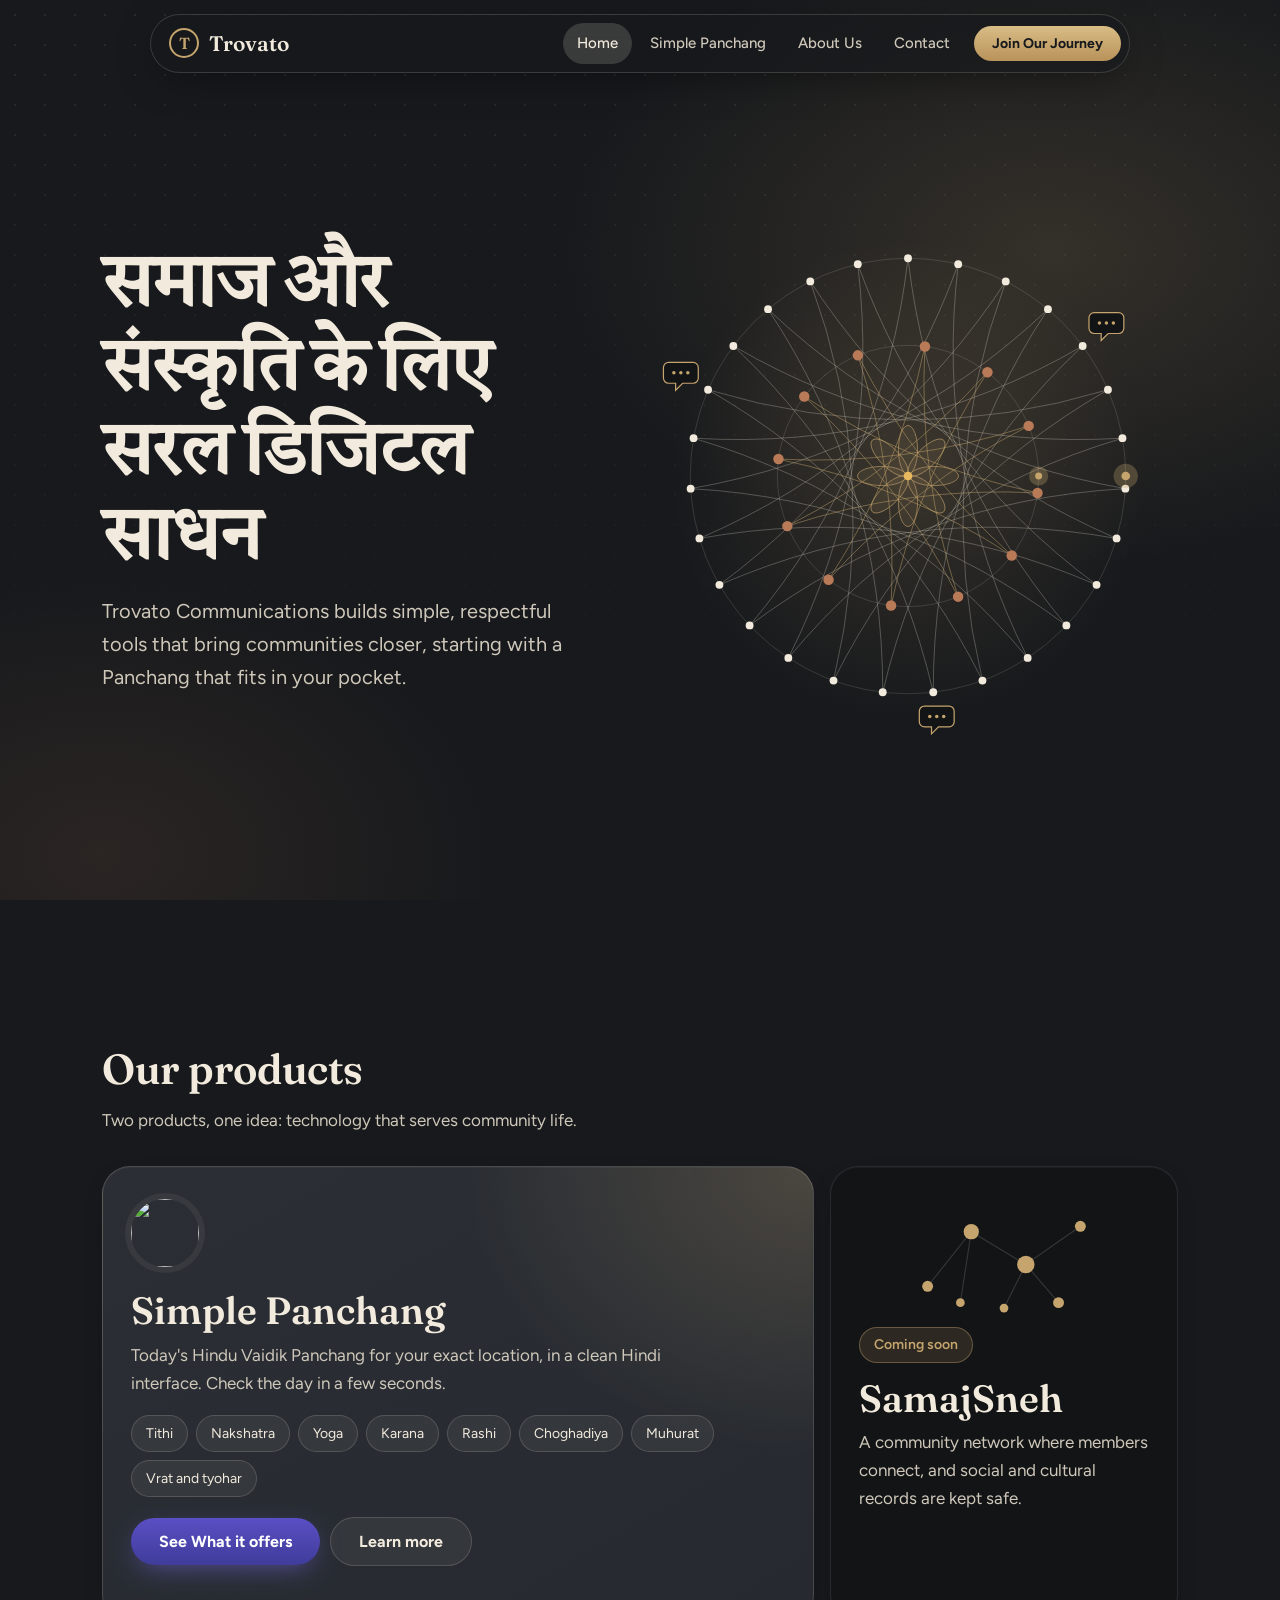
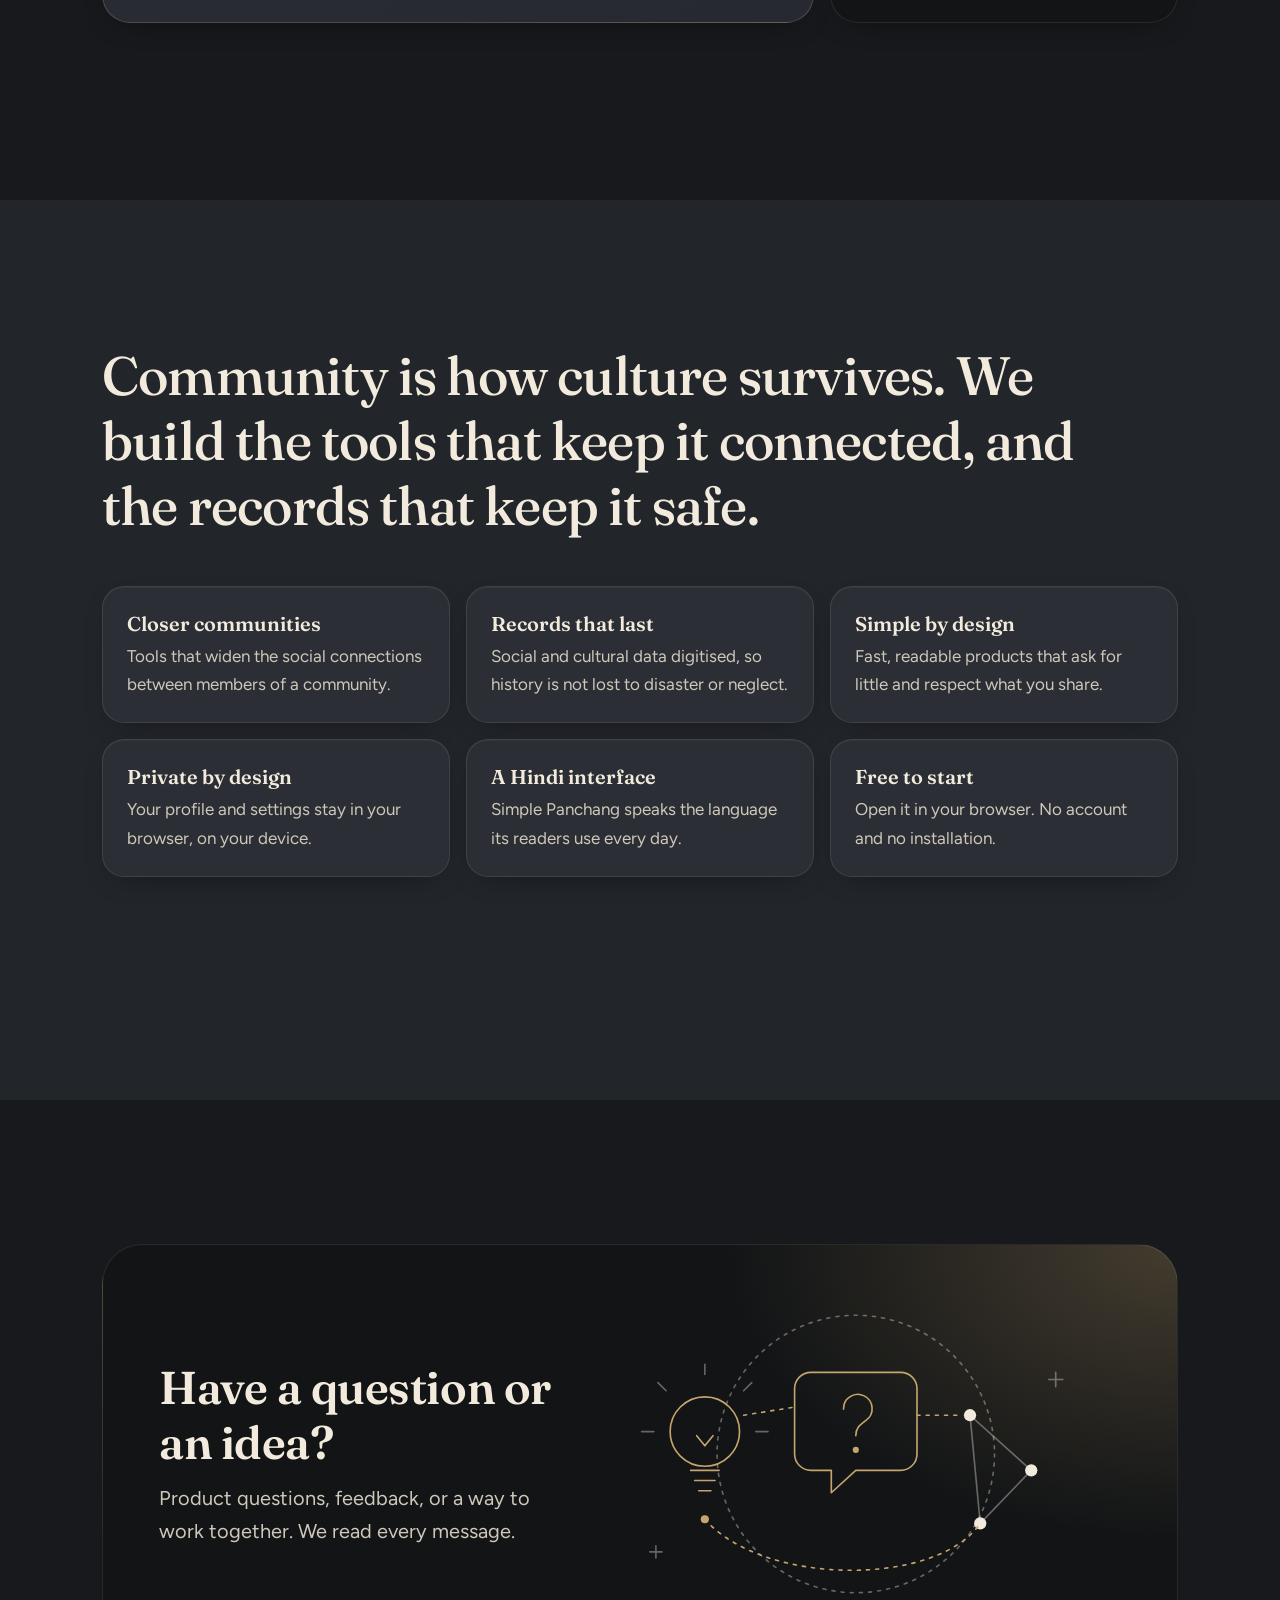
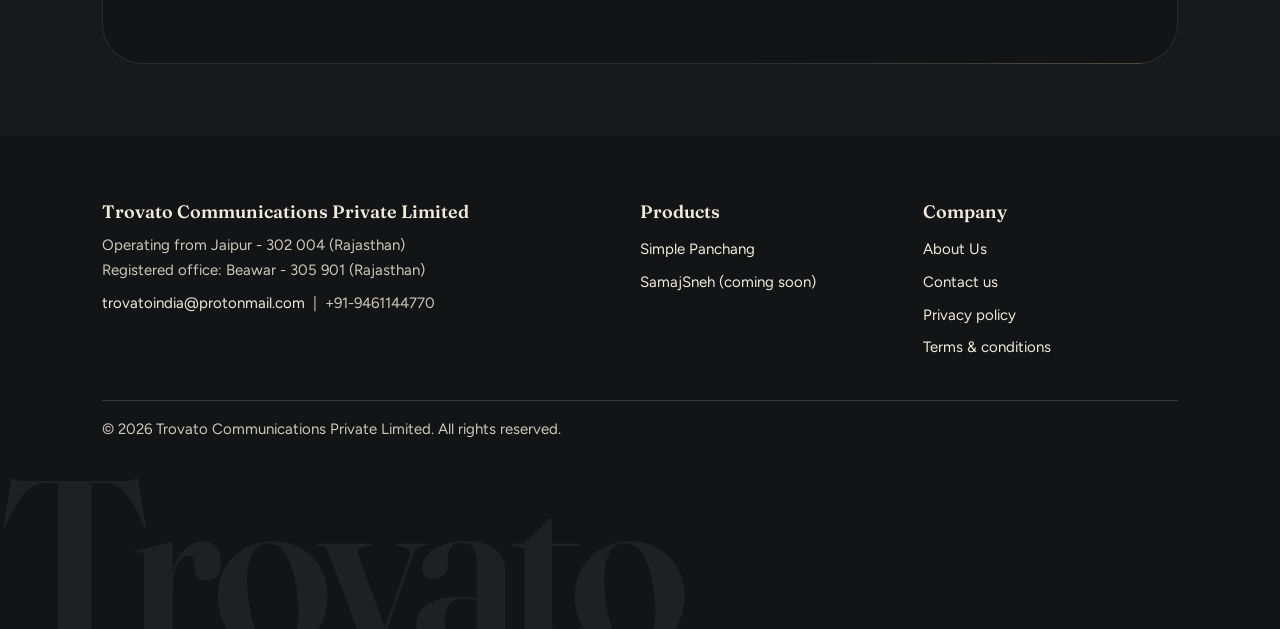
==== index.html @ 3bf8c3e2 "Add files via upload" ====
<!DOCTYPE html><html lang="en" class="snap"><head><meta charset="utf-8"><meta name="viewport" content="width=device-width, initial-scale=1"><title>Trovato Communications Private Limited</title><meta name="description" content="Trovato Communications builds Simple Panchang and SamajSneh: simple digital tools for community and cultural life in India."><link rel="icon" href="data:image/svg+xml,%3Csvg xmlns='http://www.w3.org/2000/svg' viewBox='0 0 32 32'%3E%3Ccircle cx='16' cy='16' r='16' fill='%2317191C'/%3E%3Ctext x='16' y='23' font-size='19' text-anchor='middle' fill='%23C5A46D' font-family='Georgia'%3ET%3C/text%3E%3C/svg%3E"><link rel="preconnect" href="https://fonts.googleapis.com"><link href="https://fonts.googleapis.com/css2?family=Fraunces:opsz,wght@9..144,500;9..144,600&amp;family=Figtree:wght@400;500;600;700&amp;family=Tiro+Devanagari+Hindi&amp;family=Hind:wght@400;500;600&amp;display=swap" rel="stylesheet"><link rel="stylesheet" href="site.css"></head><body>
<header class="nav"><a class="brand" href="index.html"><i>T</i>Trovato</a><button class="menu" aria-expanded="false" aria-controls="nav" onclick="var n=document.getElementById('nav');var o=n.classList.toggle('open');this.setAttribute('aria-expanded',o)">Menu</button><nav id="nav" aria-label="Main"><a href="index.html" aria-current="page">Home</a><a href="simple-panchang.html">Simple Panchang</a><a href="about.html">About Us</a><a href="contact.html">Contact</a><a class="btn sm" href="join.html">Join Our Journey</a></nav></header>
<main><div class="hero"><div class="wrap"><div><h1>समाज और संस्कृति के लिए सरल डिजिटल साधन</h1><p class="lead">Trovato Communications builds simple, respectful tools that bring communities closer, starting with a Panchang that fits in your pocket.</p></div><div class="weave" aria-hidden="true"><svg id="weave" viewBox="-310 -310 620 620"></svg></div></div></div><section id="products"><div class="wrap"><h2>Our products</h2><p class="sub">Two products, one idea: technology that serves community life.</p><div class="bento">
<article class="tile t-main"><img class="tico" src="apps/simple-panchang/favicon.png" alt=""><h3>Simple Panchang</h3><p>Today's Hindu Vaidik Panchang for your exact location, in a clean Hindi interface. Check the day in a few seconds.</p><div class="chips"><span>Tithi</span><span>Nakshatra</span><span>Yoga</span><span>Karana</span><span>Rashi</span><span>Choghadiya</span><span>Muhurat</span><span>Vrat and tyohar</span></div><p><a class="btn cosmic" href="simple-panchang.html">See What it offers</a><a class="btn ghost" href="simple-panchang.html">Learn more</a></p></article>
<article class="tile t-soon" id="samajsneh"><svg viewBox="0 0 200 110" aria-hidden="true"><path d="M30 80L70 30L120 60L170 25M70 30L60 95M120 60L150 95M120 60L100 100" stroke="rgba(255,255,255,.3)" fill="none"/><g fill="#E8B95F"><circle cx="30" cy="80" r="5"/><circle cx="70" cy="30" r="7"/><circle cx="120" cy="60" r="8"/><circle cx="170" cy="25" r="5"/><circle cx="60" cy="95" r="4"/><circle cx="150" cy="95" r="5"/><circle cx="100" cy="100" r="4"/></g></svg><p><span class="badge">Coming soon</span></p><h3>SamajSneh</h3><p>A community network where members connect, and social and cultural records are kept safe.</p></article>
</div></div></section>
<section class="band"><div class="wrap"><p class="statement">Community is how culture survives. We build the tools that keep it connected, and the records that keep it safe.</p><div class="cols"><div><h3>Closer communities</h3><p>Tools that widen the social connections between members of a community.</p></div><div><h3>Records that last</h3><p>Social and cultural data digitised, so history is not lost to disaster or neglect.</p></div><div><h3>Simple by design</h3><p>Fast, readable products that ask for little and respect what you share.</p></div></div><div class="cols"><div><h3>Private by design</h3><p>Your profile and settings stay in your browser, on your device.</p></div><div><h3>A Hindi interface</h3><p>Simple Panchang speaks the language its readers use every day.</p></div><div><h3>Free to start</h3><p>Open it in your browser. No account and no installation.</p></div></div></div></section>
<section class="ask" aria-labelledby="h-ask"><div class="wrap"><a class="cta qa" href="contact.html" title="Contact us"><div class="qt"><h2 id="h-ask">Have a question or an idea?</h2><p>Product questions, feedback, or a way to work together. We read every message.</p></div><div class="qa-art"><svg class="art" viewBox="0 0 480 300" aria-hidden="true" focusable="false"><circle class="w d" cx="240" cy="150" r="136"/><circle cx="92" cy="128" r="34"/><path d="M78 166h28M82 176h20M86 186h12M84 132l8 10 8-10"/><path class="w" d="M92 72V62M54 88l-8-8M130 88l8-8M42 128H30M142 128h12"/><path d="M196 70h88a16 16 0 0 1 16 16v64a16 16 0 0 1-16 16h-44l-24 22v-22h-20a16 16 0 0 1-16-16V86a16 16 0 0 1 16-16z"/><path d="M228 106a14 14 0 1 1 22 11c-7 5-10 8-10 15"/><circle class="f" cx="240" cy="146" r="3"/><path class="d" d="M130 112L180 104M300 112L340 112"/><path class="w" d="M352 112L412 166L362 218Z"/><g class="fw"><circle cx="352" cy="112" r="6"/><circle cx="412" cy="166" r="6"/><circle cx="362" cy="218" r="6"/></g><path class="d" d="M92 214C150 280 320 280 362 218"/><circle class="f" cx="92" cy="214" r="4"/><path class="w" d="M436 70v14M429 77h14M44 240v12M38 246h12"/></svg></div></a></div></section></main>
<footer class="site"><div class="wrap"><div class="fgrid"><div><h4>Trovato Communications Private Limited</h4><p>Operating from Jaipur - 302 004 (Rajasthan)<br>Registered office: Beawar - 305 901 (Rajasthan)</p><p><a href="mailto:trovatoindia@protonmail.com" style="display:inline">trovatoindia@protonmail.com</a> &nbsp;|&nbsp; +91-9461144770</p></div><div><h4>Products</h4><a href="simple-panchang.html">Simple Panchang</a><a href="index.html#samajsneh">SamajSneh (coming soon)</a></div><div><h4>Company</h4><a href="about.html">About Us</a><a href="contact.html">Contact us</a><a href="privacy.html">Privacy policy</a><a href="terms.html">Terms &amp; conditions</a></div></div><div class="copy">&copy; 2026 Trovato Communications Private Limited. All rights reserved.</div></div><div class="big" aria-hidden="true">Trovato</div></footer><script src="site.js"></script></body></html>
---- site.css ----
/* ===== DESIGN TOKENS: Trovato "Heritage" system (company) + "Cosmic" theme (Simple Panchang) ===== */
:root{
--serif:'Fraunces','Tiro Devanagari Hindi',Georgia,serif;--sans:'Figtree','Hind',system-ui,sans-serif;
--fs-body:17px;--fs-sm:14px;--fs-lead:clamp(17px,2vw,20px);--fs-h1:clamp(38px,6.2vw,74px);--fs-h2:clamp(28px,4vw,42px);--fs-h3:clamp(26px,3.4vw,38px);--fs-h4:20px;--lh:1.65;
--s1:4px;--s2:8px;--s3:12px;--s4:16px;--s5:24px;--s6:32px;--s7:48px;--s8:72px;
--r-sm:14px;--r-md:22px;--r-lg:28px;--r-xl:40px;--r-pill:999px;
--ease:cubic-bezier(.2,.7,.2,1);--t-fast:.2s;--t-med:.35s;
--ink-900:#17191C;--ink-800:#22252A;--ink-700:#2B2F35;--graphite:#343941;--ivory:#F2EBDD;--beige:#AAA49A;--gold:#C5A46D;--gold-hi:#E3C88F;--copper:#B97A57}
body{--bg:var(--ink-900);--bg-2:var(--ink-800);--surface:var(--ink-700);--line:rgba(242,235,221,.1);--line-2:rgba(242,235,221,.2);
--text:var(--ivory);--text-2:#CFC8BA;--muted:var(--beige);--link:var(--gold-hi);--accent:var(--gold);--accent-2:var(--copper);--on-accent:#17191C;--focus:var(--gold-hi);
--btn-a:#D9BC86;--btn-b:#B8935A;--btn-glow:rgba(197,164,109,.45);
--deep:#121416;--hero-base:var(--ink-900);--glow-a:rgba(197,164,109,.17);--glow-b:rgba(185,122,87,.12);
--on-deep:var(--ivory);--on-deep-2:#CFC8BA;--glass:rgba(242,235,221,.06);--glass-line:rgba(242,235,221,.16);--nav-bg:rgba(23,25,28,.62);--field:#1B1E22;--spot:rgba(197,164,109,.13);
--grad-feature:radial-gradient(70% 90% at 100% 0,rgba(197,164,109,.22),transparent 70%),linear-gradient(150deg,#2B2F35,#262A30);
--grad-cta:radial-gradient(60% 100% at 100% 0,rgba(197,164,109,.28),transparent 70%),var(--deep);
--sh-1:0 1px 0 rgba(242,235,221,.04) inset,0 10px 30px -18px rgba(0,0,0,.7);--sh-2:0 24px 50px -28px rgba(0,0,0,.85)}
body.theme-cosmic{--bg:#F5F4FB;--bg-2:#ECEAF8;--surface:#fff;--line:rgba(20,21,43,.1);--line-2:rgba(20,21,43,.18);--text:#14152B;--text-2:#5D6079;--muted:#5D6079;--link:#3F3C9A;--accent:#E8B95F;--accent-2:#7C6CF0;--on-accent:#1a1405;--focus:#E8B95F;
--btn-a:#F2C873;--btn-b:#E0A93F;--btn-glow:rgba(232,185,95,.7);--deep:#0A0A24;--hero-base:#0A0A24;--glow-a:rgba(124,108,240,.5);--glow-b:rgba(232,185,95,.2);
--on-deep:#fff;--on-deep-2:#D4D2EE;--glass:rgba(255,255,255,.1);--glass-line:rgba(255,255,255,.22);--nav-bg:rgba(16,16,48,.55);--field:#FBFBFE;--spot:rgba(124,108,240,.12);
--grad-feature:linear-gradient(150deg,#1D1C50,#3F3C9A 70%,#5B4FC4);--grad-cta:radial-gradient(60% 90% at 90% 0,rgba(124,108,240,.55),transparent 70%),var(--deep);--sh-1:none;--sh-2:0 22px 40px -24px rgba(34,30,100,.35)}
body{--grad-hero:radial-gradient(55% 50% at 82% 28%,var(--glow-a),transparent 70%),radial-gradient(45% 45% at 8% 95%,var(--glow-b),transparent 70%),var(--hero-base);--grad-btn:linear-gradient(180deg,var(--btn-a),var(--btn-b))}
/* ===== BASE ===== */
*{box-sizing:border-box}html{scroll-behavior:smooth}
body{margin:0;font:var(--fs-body)/var(--lh) var(--sans);color:var(--text);background:var(--bg);-webkit-font-smoothing:antialiased}
img,svg{max-width:100%}a{color:var(--link)}
:focus-visible{outline:3px solid var(--focus);outline-offset:3px}
.wrap{max-width:1120px;margin:0 auto;padding:0 22px}
/* ===== NAV ===== */
.nav{position:fixed;top:14px;left:50%;transform:translateX(-50%);width:min(980px,calc(100% - 24px));z-index:30;display:flex;align-items:center;justify-content:space-between;padding:var(--s2) var(--s2) var(--s2) 18px;border-radius:var(--r-pill);background:var(--nav-bg);-webkit-backdrop-filter:blur(18px) saturate(1.5);backdrop-filter:blur(18px) saturate(1.5);border:1px solid var(--glass-line);box-shadow:0 10px 40px -12px rgba(0,0,0,.5)}
.brand{font:600 21px var(--serif);color:var(--on-deep);text-decoration:none;display:flex;gap:10px;align-items:center}
.brand i{width:30px;height:30px;border-radius:50%;border:2px solid var(--accent);display:grid;place-items:center;font:600 16px var(--serif);color:var(--accent);font-style:normal}
.nav nav{display:flex;align-items:center;gap:var(--s1)}
.nav nav a:not(.btn){color:var(--on-deep-2);text-decoration:none;padding:var(--s2) 14px;border-radius:var(--r-pill);font-size:15px;font-weight:500;transition:background var(--t-fast),color var(--t-fast)}
.nav nav a:not(.btn):hover{background:var(--glass);color:var(--on-deep)}.nav nav a[aria-current]{background:var(--glass-line);color:var(--on-deep)}
.nav .btn{margin:0 0 0 6px}
.menu{display:none;background:var(--glass);border:1px solid var(--glass-line);color:var(--on-deep);border-radius:var(--r-pill);padding:var(--s2) var(--s4);font:inherit}
@media(max-width:820px){.menu{display:block}.nav nav{display:none;position:absolute;top:calc(100% + 8px);left:0;right:0;flex-direction:column;align-items:stretch;padding:var(--s3);border-radius:var(--r-lg);background:var(--deep);border:1px solid var(--glass-line)}.nav nav.open{display:flex}.nav nav a:not(.btn){padding:13px var(--s4)}.nav .btn{margin:6px 0 0;text-align:center}}
/* ===== BUTTONS ===== */
.btn{display:inline-block;padding:14px 28px;border-radius:var(--r-pill);background:var(--grad-btn);color:var(--on-accent);text-decoration:none;border:0;cursor:pointer;font:700 16px var(--sans);margin:0 10px 10px 0;box-shadow:0 8px 28px -8px var(--btn-glow);transition:transform var(--t-fast) var(--ease),box-shadow var(--t-fast) var(--ease),filter var(--t-fast)}
.btn:hover{transform:translateY(-2px);box-shadow:0 14px 34px -8px var(--btn-glow);filter:brightness(1.07)}.btn:active{transform:translateY(0)}.btn.sm{padding:9px 18px;font-size:14px;box-shadow:none}
.btn.ghost{background:var(--glass);color:var(--on-deep);border:1px solid var(--glass-line);box-shadow:none}.btn.ghost:hover{background:var(--glass-line)}
.btn.dark{color:var(--link);border:1px solid color-mix(in srgb,var(--link) 40%,transparent);background:transparent;box-shadow:none}
.chip,.chips span{display:inline-block;padding:6px 14px;border-radius:var(--r-pill);background:var(--glass);border:1px solid var(--glass-line);font-size:var(--fs-sm);margin:0 8px 8px 0}
/* ===== HERO ===== */
.hero{position:relative;overflow:hidden;color:var(--on-deep);padding:140px 0 80px;min-height:100vh;min-height:100svh;display:flex;align-items:center;background:var(--grad-hero)}
.hero:before{content:"";position:absolute;inset:0;background-image:radial-gradient(rgba(242,235,221,.08) 1px,transparent 1px);background-size:30px 30px;-webkit-mask-image:linear-gradient(180deg,#000,transparent 85%);mask-image:linear-gradient(180deg,#000,transparent 85%)}
.hero .wrap{display:grid;grid-template-columns:1.1fr .9fr;gap:var(--s7);align-items:center;position:relative;width:100%}
@media(max-width:900px){.hero .wrap{grid-template-columns:1fr;gap:var(--s5)}.hero{padding-top:120px}}
.hero h1{font:600 var(--fs-h1)/1.14 var(--serif);margin:0 0 20px;letter-spacing:-.01em}
.lead{font-size:var(--fs-lead);color:var(--on-deep-2);max-width:30em;margin:0 0 28px}
.hico{width:92px;height:92px;border-radius:50%;margin-bottom:20px;box-shadow:0 0 0 7px rgba(255,255,255,.1),0 0 60px rgba(255,120,40,.35)}
/* Simple Panchang hero (cosmic only) */
.orbit{position:relative;width:min(430px,86vw);aspect-ratio:1;margin:0 auto}
.ring{position:absolute;inset:0;border-radius:50%;border:1px solid rgba(255,255,255,.15)}.r2{inset:13%}.r3{inset:27%;border-style:dashed}
.spin{position:absolute;inset:0;animation:spin 48s linear infinite}.s2{inset:13%;animation-duration:70s;animation-direction:reverse}
.spin i{position:absolute;top:-5px;left:50%;width:10px;height:10px;border-radius:50%;background:#E8B95F;box-shadow:0 0 18px #E8B95F}
@keyframes spin{to{transform:rotate(360deg)}}
.moon{position:absolute;inset:30%;width:40%;height:40%;filter:drop-shadow(0 0 40px rgba(243,233,200,.35))}
.tag{position:absolute;padding:7px 15px;border-radius:var(--r-pill);background:var(--glass);border:1px solid var(--glass-line);-webkit-backdrop-filter:blur(10px);backdrop-filter:blur(10px);font-size:var(--fs-sm);white-space:nowrap}
.tg1{top:9%;left:4%}.tg2{top:24%;right:0}.tg3{bottom:21%;left:0}.tg4{bottom:7%;right:8%}
.mooncap{text-align:center;color:#B9B7DE;font-size:var(--fs-sm);margin:14px 0 0}
/* Heritage hero artwork: Samaj ka taana-baana */
.weave{position:relative;width:min(540px,90vw);aspect-ratio:1;margin:0 auto}
.weave:before{content:"";position:absolute;inset:6%;border-radius:50%;background:radial-gradient(closest-side,var(--glow-a),transparent)}
.weave svg{position:relative;width:100%;height:100%;overflow:visible}
.w-ring{fill:none;stroke:var(--glass-line)}.w-ring.dash{stroke-dasharray:3 7}
.w-th{fill:none;stroke:color-mix(in srgb,var(--on-deep) 30%,transparent);stroke-width:1;stroke-dasharray:1;stroke-dashoffset:1;animation:draw 2.8s var(--ease) forwards;animation-delay:var(--d,0s)}.w-th.g{stroke:color-mix(in srgb,var(--accent) 55%,transparent)}
@keyframes draw{to{stroke-dashoffset:0}}
.w-n{fill:var(--on-deep)}.w-n.g{fill:var(--accent-2)}
.w-h{fill:var(--accent);opacity:0;transform-box:fill-box;transform-origin:center;animation:pulse 4.6s ease-in-out infinite;animation-delay:var(--d,0s)}
@keyframes pulse{0%,100%{opacity:0;transform:scale(.5)}40%{opacity:.45;transform:scale(1)}}
.w-spin{animation:rot 26s linear infinite;transform-origin:0 0}.w-spin.b{animation-duration:42s;animation-direction:reverse}.w-spin circle,.w-lotus>circle,.bob circle{fill:var(--accent)}
.w-lotus{animation:rot 90s linear infinite;transform-origin:0 0}.w-lotus ellipse{fill:color-mix(in srgb,var(--accent) 9%,transparent);stroke:var(--accent);stroke-opacity:.7}
@keyframes rot{to{transform:rotate(360deg)}}
.w-bub{fill:var(--deep);stroke:var(--accent);stroke-width:1.4}.bob{animation:bob 5s ease-in-out infinite;animation-delay:var(--d,0s)}@keyframes bob{50%{transform:translateY(-8px)}}
@media(max-width:900px){.weave{width:min(400px,84vw)}}
@media(prefers-reduced-motion:reduce){.spin,.w-spin,.w-lotus,.bob{animation:none}.w-th{animation:none;stroke-dashoffset:0}.w-h{animation:none;opacity:.2}html{scroll-behavior:auto}.btn,.tile,.cols>div{transition:none}}
/* ===== SECTIONS ===== */
section{padding:var(--s8) 0}h2{font:600 var(--fs-h2)/1.2 var(--serif);margin:0 0 var(--s3);letter-spacing:-.01em}
.sub{color:var(--text-2);margin:0 0 var(--s6);max-width:36em}.band{background:var(--bg-2)}
.bento{display:grid;grid-template-columns:repeat(12,1fr);gap:var(--s4)}
.tile{position:relative;overflow:hidden;grid-column:span 4;background:var(--surface);border:1px solid var(--line);border-radius:var(--r-lg);padding:var(--s6) 28px;box-shadow:var(--sh-1);transition:transform var(--t-med) var(--ease),box-shadow var(--t-med) var(--ease),border-color var(--t-med)}
.tile>*{position:relative}.tile:before{content:"";position:absolute;inset:0;background:radial-gradient(260px circle at var(--mx,50%) var(--my,0),var(--spot),transparent 70%);opacity:0;transition:opacity var(--t-med);pointer-events:none}
.tile:hover{transform:translateY(-3px);box-shadow:var(--sh-2);border-color:var(--line-2)}.tile:hover:before{opacity:1}
.tile h3{font:600 var(--fs-h3)/1.15 var(--serif);margin:14px 0 var(--s2)}.tile h4{font:600 var(--fs-h4) var(--serif);margin:0 0 6px}.tile p{margin:0 0 14px;color:var(--text-2)}
.t-main{grid-column:span 8;background:var(--grad-feature);color:var(--on-deep);border-color:var(--glass-line)}.t-main p{color:var(--on-deep-2);max-width:34em}
.tico{width:68px;height:68px;border-radius:50%;box-shadow:0 0 0 6px var(--glass)}.chips{margin:18px 0 12px}
.t-soon{grid-column:span 4;background:var(--deep);color:var(--on-deep)}.t-soon p{color:var(--on-deep-2)}.t-soon svg{width:100%;height:auto;max-height:120px}
.t-soon svg path{stroke:var(--glass-line)}.t-soon svg g{fill:var(--accent)}
.badge{display:inline-block;padding:5px 14px;border-radius:var(--r-pill);background:color-mix(in srgb,var(--accent) 15%,transparent);color:var(--accent);border:1px solid color-mix(in srgb,var(--accent) 40%,transparent);font-size:var(--fs-sm);font-weight:600}
@media(max-width:900px){.tile,.t-main,.t-soon{grid-column:span 12}}
.statement{font:500 clamp(28px,4.6vw,54px)/1.2 var(--serif);max-width:19em;margin:0 0 var(--s7);letter-spacing:-.015em}
.cols{display:grid;grid-template-columns:repeat(auto-fit,minmax(240px,1fr));gap:var(--s4);margin-top:20px}
.cols>div{background:var(--surface);border:1px solid var(--line);border-radius:var(--r-md);padding:var(--s5);box-shadow:var(--sh-1);transition:transform var(--t-med) var(--ease),border-color var(--t-med)}.cols>div:hover{transform:translateY(-3px);border-color:var(--line-2)}
.cols h3{font:600 var(--fs-h4) var(--serif);margin:0 0 6px}.cols p{margin:0;color:var(--text-2)}
.cta{border-radius:var(--r-xl);padding:clamp(28px,5vw,56px);display:flex;justify-content:space-between;align-items:center;gap:var(--s5);flex-wrap:wrap;color:var(--on-deep);background:var(--grad-cta);border:1px solid var(--line)}
.cta h2{margin:0 0 6px}.cta p{margin:0;color:var(--on-deep-2)}.cta .btn{margin:0}
.split{display:grid;grid-template-columns:1fr 1fr;gap:var(--s7);align-items:start}@media(max-width:860px){.split{grid-template-columns:1fr}}
/* ===== INNER PAGES ===== */
.ph{color:var(--on-deep);padding:138px 0 56px;border-radius:0 0 var(--r-xl) var(--r-xl);background:radial-gradient(50% 120% at 90% 0,var(--glow-a),transparent 70%),radial-gradient(40% 90% at 0 100%,var(--glow-b),transparent 70%),var(--hero-base)}
.ph h1{font:600 clamp(36px,6vw,62px)/1.12 var(--serif);margin:0 0 10px;letter-spacing:-.015em}.ph p{margin:0 0 14px;color:var(--on-deep-2);max-width:36em}
ol.steps{display:grid;grid-template-columns:repeat(auto-fit,minmax(230px,1fr));gap:var(--s4);list-style:none;padding:0;counter-reset:s;max-width:none}
ol.steps li{counter-increment:s;background:var(--surface);border:1px solid var(--line);border-radius:var(--r-md);padding:22px;margin:0;box-shadow:var(--sh-1)}
ol.steps li:before{content:counter(s);display:block;font:600 44px/1 var(--serif);color:var(--link);margin-bottom:10px}
.prose{max-width:760px}.prose h3{margin:26px 0 6px;font:600 var(--fs-h4) var(--serif)}
.prose .sec{border-left:4px solid var(--accent);padding-left:var(--s4);margin:44px 0 0;scroll-margin-top:100px}.prose .sec h2{margin:0;font-size:28px}
.jump{display:flex;flex-wrap:wrap;gap:var(--s2);margin:20px 0}.jump a{padding:var(--s2) var(--s4);border-radius:var(--r-pill);background:var(--surface);border:1px solid var(--line);color:var(--text);text-decoration:none;font-size:15px;font-weight:600;transition:background var(--t-fast),color var(--t-fast)}.jump a:hover{background:var(--accent);color:var(--on-accent)}
.note{background:var(--bg-2);border-radius:var(--r-sm);padding:14px 18px;margin:20px 0}
form{background:var(--surface);border:1px solid var(--line);border-radius:var(--r-lg);padding:clamp(20px,4vw,36px);box-shadow:var(--sh-2)}
form label{display:block;font-weight:600;margin:var(--s4) 0 6px}
input,select,textarea{width:100%;padding:13px var(--s4);border:1px solid var(--line-2);border-radius:var(--r-sm);font:inherit;background:var(--field);color:var(--text)}
input:focus,select:focus,textarea:focus{outline:3px solid color-mix(in srgb,var(--accent) 45%,transparent);border-color:var(--accent)}
dl.addr dt{font-weight:700;margin-top:var(--s4)}dl.addr dd{margin:0;color:var(--text-2)}
/* ===== FOOTER ===== */
footer.site{background:var(--deep);color:var(--on-deep-2);padding:64px 0 0;font-size:15px;overflow:hidden;border-radius:0}
footer a{color:var(--on-deep)}.fgrid{display:grid;grid-template-columns:2fr 1fr 1fr;gap:28px}@media(max-width:760px){.fgrid{grid-template-columns:1fr}}
.fgrid h4{margin:0 0 10px;color:var(--on-deep);font:600 18px var(--serif)}.fgrid a{display:block;text-decoration:none;padding:4px 0;transition:color var(--t-fast)}.fgrid a:hover{color:var(--accent)}.fgrid p{margin:0 0 var(--s2)}
.copy{border-top:1px solid var(--glass-line);margin-top:36px;padding-top:var(--s4)}
.big{font:600 clamp(72px,19vw,240px)/.8 var(--serif);color:color-mix(in srgb,var(--on-deep) 6%,transparent);letter-spacing:-.04em;margin:24px 0 -.12em;white-space:nowrap;user-select:none}
.cols+.cols{margin-top:var(--s4)}
.btn.cosmic{background:linear-gradient(180deg,#5B4FC4,#3F3C9A);color:#fff;--btn-glow:rgba(124,108,240,.6)}
/* Homepage: full-screen snap sections */
html.snap{scroll-snap-type:y proximity;scroll-behavior:smooth}
html.snap main>.hero,html.snap main>section{scroll-snap-align:start}
html.snap main>section:nth-of-type(-n+2){min-height:100vh;min-height:100svh;display:flex;flex-direction:column;justify-content:center;padding:96px 0 var(--s8)}
html.snap main>section>.wrap{width:100%}
html.snap footer.site{scroll-snap-align:end}
@media(prefers-reduced-motion:reduce){html.snap{scroll-behavior:auto}}
/* Sections 2-4: identical gap below the navbar; section 4 + footer fill the last screen */
html.snap main>section:nth-of-type(-n+3){padding-top:clamp(128px,16vh,168px);justify-content:flex-start}
html.snap main>section:nth-of-type(3){display:flex;flex-direction:column;min-height:calc(100vh - var(--foot-h,480px));min-height:calc(100svh - var(--foot-h,480px))}
/* ===== Simple Panchang landing: sections 2-4 (scoped; hero untouched) ===== */
.sp-sec{position:relative;overflow:hidden;color:var(--on-deep);min-height:100vh;min-height:100svh;padding:140px 0 80px;display:flex;flex-direction:column;justify-content:center;border-top:1px solid rgba(255,255,255,.07);background:radial-gradient(50% 45% at var(--gx,15%) var(--gy,20%),var(--glow-a),transparent 70%),radial-gradient(45% 45% at var(--hx,90%) var(--hy,90%),var(--glow-b),transparent 70%),var(--hero-base)}
.sp-sec:before{content:"";position:absolute;inset:0;background-image:radial-gradient(rgba(242,235,221,.08) 1px,transparent 1px);background-size:30px 30px;-webkit-mask-image:linear-gradient(180deg,#000,transparent 85%);mask-image:linear-gradient(180deg,#000,transparent 85%)}
.sp-sec>.wrap{position:relative;width:100%}
.sp-2{--gx:12%;--gy:12%;--hx:92%;--hy:90%}.sp-3{--gx:90%;--gy:15%;--hx:6%;--hy:92%}.sp-4{--gx:50%;--gy:0%;--hx:92%;--hy:100%}
.sp-sec a:not(.btn){color:var(--accent)}
.sp-sec h2{font-size:clamp(30px,4.4vw,52px);line-height:1.15;color:var(--on-deep)}
.sp-head{max-width:700px;margin-bottom:var(--s6)}.sp-head .lead{max-width:40em;margin:0}.sp-4 .lead{margin-bottom:var(--s5)}
.sp-grid{display:grid;grid-template-columns:repeat(12,1fr);gap:var(--s4)}.g7{grid-column:span 7}.g5{grid-column:span 5}
.gc{position:relative;overflow:hidden;background:linear-gradient(160deg,rgba(255,255,255,.09),rgba(255,255,255,.04));border:1px solid var(--glass-line);border-radius:var(--r-lg);padding:var(--s5) 28px;-webkit-backdrop-filter:blur(14px);backdrop-filter:blur(14px);transition:transform var(--t-med) var(--ease),border-color var(--t-med),box-shadow var(--t-med)}
.gc>*{position:relative}.gc:before{content:"";position:absolute;inset:0;background:radial-gradient(280px circle at var(--mx,50%) var(--my,0),rgba(232,185,95,.14),transparent 70%);opacity:0;transition:opacity var(--t-med);pointer-events:none}
.gc:hover{transform:translateY(-4px);border-color:rgba(232,185,95,.45);box-shadow:0 26px 50px -28px rgba(0,0,0,.75)}.gc:hover:before{opacity:1}
.gc h3{font:600 clamp(22px,2.4vw,28px)/1.2 var(--serif);margin:0 0 var(--s2);color:var(--on-deep)}.gc p{margin:0 0 14px;color:var(--on-deep-2)}
.ic{display:grid;place-items:center;width:48px;height:48px;border-radius:14px;margin-bottom:var(--s4);color:var(--accent);background:rgba(232,185,95,.12);border:1px solid rgba(232,185,95,.3);transition:box-shadow var(--t-med),background var(--t-med)}
.ic svg{width:24px;height:24px;fill:none;stroke:currentColor;stroke-width:1.7;stroke-linecap:round;stroke-linejoin:round}.gc:hover .ic{background:rgba(232,185,95,.2);box-shadow:0 0 26px -4px rgba(232,185,95,.55)}
.strips small,.legend{font-size:var(--fs-sm);color:var(--on-deep-2)}.strips small{display:block;margin:10px 0 5px}
.strip{display:flex;gap:4px;height:12px}.strip i{flex:1;border-radius:6px;background:rgba(255,255,255,.14)}.strip i.g{background:linear-gradient(90deg,#F2C873,#E0A93F)}
.legend{display:flex;gap:var(--s4);margin-top:14px}.legend b{display:inline-block;width:10px;height:10px;border-radius:50%;background:rgba(255,255,255,.25);margin-right:6px}.legend b.g{background:#E8B95F}
.cal{display:grid;grid-template-columns:repeat(7,1fr);gap:8px;max-width:280px;margin-top:6px}.cal i{aspect-ratio:1;border-radius:50%;background:rgba(255,255,255,.12);transition:transform var(--t-fast)}.cal i.g{background:#E8B95F;box-shadow:0 0 12px rgba(232,185,95,.6)}.gc:hover .cal i.g{transform:scale(1.18)}
.sunpath{width:100%;height:auto;max-height:130px;margin-top:6px}.sunpath text{fill:var(--on-deep-2);font:12px var(--sans)}.sunhalo{transform-box:fill-box;transform-origin:center;animation:sunp 4s ease-in-out infinite}@keyframes sunp{50%{transform:scale(1.4);opacity:.1}}
.track{position:relative;display:grid;grid-template-columns:repeat(3,1fr);gap:var(--s4);margin-bottom:var(--s4)}.track:before{content:"";position:absolute;left:34px;right:34px;top:5px;border-top:1px dashed rgba(232,185,95,.45)}
.track b{position:relative;width:12px;height:12px;margin-left:28px;border-radius:50%;background:#E8B95F;box-shadow:0 0 0 6px rgba(232,185,95,.15),0 0 18px rgba(232,185,95,.6)}
.sp-steps{display:grid;grid-template-columns:repeat(3,1fr);gap:var(--s4)}.gc>.nb{position:absolute;top:18px;right:24px;font:600 56px/1 var(--serif);color:rgba(255,255,255,.1)}
.notebar{display:flex;align-items:center;gap:var(--s4);margin-top:var(--s5);padding:12px 24px 12px 14px;border-radius:var(--r-pill);background:var(--glass);border:1px solid var(--glass-line);width:fit-content;max-width:100%}.notebar .ic{width:40px;height:40px;margin:0;border-radius:50%;flex:none}.notebar p{margin:0;color:var(--on-deep-2)}
.split2{display:grid;grid-template-columns:1.1fr .9fr;gap:var(--s6);align-items:stretch}
.flow{display:grid;grid-template-columns:1.3fr auto 1fr;align-items:center;gap:var(--s3);padding:var(--s5)}.flow:hover{transform:none}
.dev{padding:var(--s4);border-radius:var(--r-md);border:1px solid rgba(232,185,95,.4);background:rgba(232,185,95,.06)}.dev .ic{margin-bottom:var(--s3)}.dev strong{display:block;margin-bottom:var(--s2)}.dev .chips{margin:0}
.link{width:48px;height:0;border-top:2px dashed rgba(232,185,95,.55);position:relative}.link:after{content:"";position:absolute;right:-2px;top:-6px;border:5px solid transparent;border-left:8px solid rgba(232,185,95,.8);border-right:0}
.ext{padding:var(--s4);border-radius:var(--r-md);border:1px dashed var(--glass-line);color:var(--on-deep-2)}.ext strong{display:block;color:var(--on-deep)}.ext small{font-size:var(--fs-sm)}
.cta2{display:flex;flex-direction:column;justify-content:center;padding:var(--s6) 32px;background:linear-gradient(160deg,rgba(232,185,95,.14),rgba(255,255,255,.04) 60%)}
.rings{position:absolute!important;right:-40px;top:-40px;width:220px;height:220px;fill:none;stroke:rgba(255,255,255,.14);animation:sprot 60s linear infinite}.rings .dot{fill:#E8B95F;stroke:none}@keyframes sprot{to{transform:rotate(360deg)}}
.hico2{width:76px;height:76px;border-radius:50%;margin-bottom:var(--s4);box-shadow:0 0 0 6px rgba(255,255,255,.1),0 0 50px rgba(255,120,40,.35)}
.ticks{list-style:none;margin:0 0 var(--s5);padding:0;display:grid;gap:10px}.ticks li{display:flex;align-items:center;gap:10px;color:var(--on-deep-2)}.ticks svg{width:20px;height:20px;flex:none;padding:3px;border-radius:50%;background:rgba(232,185,95,.18);fill:none;stroke:#E8B95F;stroke-width:2.4;stroke-linecap:round;stroke-linejoin:round}
.cta2 .btn{margin:0}.fine{font-size:var(--fs-sm);margin:var(--s3) 0 0!important}
html.spsnap{scroll-snap-type:y proximity;scroll-behavior:smooth}
html.spsnap main>.hero,html.spsnap main>.sp-sec{scroll-snap-align:start}html.spsnap footer.site{scroll-snap-align:end}
@media(max-width:900px){.sp-sec{padding-top:120px}.g7,.g5{grid-column:span 12}.sp-steps,.split2{grid-template-columns:1fr}.track{display:none}.flow{grid-template-columns:1fr}.link{width:0;height:28px;border-top:0;border-left:2px dashed rgba(232,185,95,.55);margin-left:24px}.link:after{right:auto;left:-6px;top:auto;bottom:-2px;border:5px solid transparent;border-top:8px solid rgba(232,185,95,.8);border-bottom:0}}
@media(prefers-reduced-motion:reduce){html.spsnap{scroll-behavior:auto}.sp-sec *{animation:none!important}}
/* Nav: sliding pill indicator (pseudo-element, no extra DOM) */
@media(min-width:821px){.nav nav{position:relative}}
.nav nav a{position:relative}
.nav nav:before{content:"";position:absolute;left:0;top:0;width:var(--pw,0);height:var(--ph,0);border-radius:var(--r-pill);background:var(--glass-line);transform:translate(var(--px,0),var(--py,0));pointer-events:none}
.nav nav.on:before{transition:transform .26s var(--ease),width .26s var(--ease),height .26s var(--ease)}
.nav nav a[aria-current],.nav nav a[aria-current]:hover{background:transparent}
@media(prefers-reduced-motion:reduce){.nav nav.on:before{transition:none}}
/* ===== Join Our Journey page (viewport-based sections) ===== */
.jsnap-dummy{}
html.jsnap{scroll-snap-type:y proximity;scroll-behavior:smooth}
html.jsnap main>.vs{scroll-snap-align:start}html.jsnap footer.site{scroll-snap-align:end}
@media(prefers-reduced-motion:reduce){html.jsnap{scroll-behavior:auto}}
#opportunities,#expertise,#ideas,#growth,#connect{scroll-margin-top:0}
.vs{--bt:clamp(14px,1.85svh,17px);--h2:clamp(26px,5svh,46px);--gap:clamp(8px,1.5svh,18px);position:relative;min-height:100vh;min-height:100svh;display:flex;align-items:center;padding:clamp(92px,12svh,120px) 0 clamp(20px,4.5svh,52px)}
.vs>.wrap{width:100%}
.vs .two{display:grid;grid-template-columns:1.05fr .95fr;gap:clamp(24px,5vw,72px);align-items:center}.vs .rev .two,.vs.rev .two{grid-template-columns:.95fr 1.05fr}.vs.rev .stage{order:-1}
.vs .tx{min-width:0}.vs h1{font-size:clamp(30px,6.4svh,60px);line-height:1.1;margin:0 0 var(--gap);letter-spacing:-.01em}
.vs h2{font-size:var(--h2);line-height:1.12;margin:0 0 var(--gap)}
.vs p{font-size:var(--bt);line-height:1.55;margin:0 0 var(--gap);color:var(--text-2)}.vs .lead{font-size:var(--bt);color:var(--on-deep-2);max-width:38em}.vs .sub{font-size:calc(var(--bt)*1.1);color:var(--text)}
.vs .row{display:flex;flex-wrap:wrap;align-items:center;gap:var(--s2) var(--s4);margin:var(--gap) 0 0}.vs .btn{margin:0;padding:clamp(10px,1.7svh,14px) clamp(18px,2.4vw,28px);font-size:clamp(14px,1.9svh,16px)}.vs .btn.sm{padding:clamp(8px,1.3svh,10px) 18px;font-size:14px}
.vs .tgl{font:italic 500 calc(var(--bt)*1.15)/1.3 var(--serif);color:var(--accent);margin:var(--gap) 0 0}.vs .kind{font-size:var(--bt);color:var(--muted)}
.stage{position:relative;aspect-ratio:1;width:min(100%,clamp(220px,58svh,520px));justify-self:center}.stage:before{content:"";position:absolute;inset:6%;border-radius:50%;background:radial-gradient(closest-side,var(--glow-a),transparent)}
.art{position:relative;display:block;width:100%;height:100%;fill:none;stroke:var(--accent);stroke-width:1.6;stroke-linecap:round;stroke-linejoin:round}
.art .w{stroke:color-mix(in srgb,var(--on-deep) 38%,transparent)}.art .d{stroke-dasharray:3 6}.art .f{fill:var(--accent);stroke:none}.art .fw{fill:var(--on-deep);stroke:none}
.vh{position:absolute;opacity:0;width:1px;height:1px;overflow:hidden}
.aud{position:relative;border:0;padding:0;margin:var(--gap) 0 0;min-width:0}
.tabs{display:flex;flex-wrap:wrap;gap:var(--s2);margin-bottom:var(--gap)}
.tabs label{padding:clamp(6px,1.1svh,9px) 16px;border-radius:var(--r-pill);border:1px solid var(--line-2);background:var(--surface);cursor:pointer;font-size:clamp(13px,1.7svh,15px);transition:border-color var(--t-fast),background var(--t-fast)}.tabs label:hover{border-color:var(--accent)}
.panels{display:grid}.panels>article{grid-area:1/1;opacity:0;visibility:hidden;transition:opacity var(--t-med) var(--ease);padding:clamp(14px,2.4svh,24px) clamp(16px,2vw,24px)}.panels .gc:hover{transform:none}
.ph2{display:flex;align-items:center;gap:var(--s3);margin-bottom:var(--s2)}.ph2 .ic{width:40px;height:40px;margin:0;flex:none}.ph2 h3{margin:0;font-size:clamp(18px,2.6svh,24px)}
.panels p{font-size:var(--bt);margin:0 0 var(--s3)}
#a1:checked~.panels .p1{opacity:1;visibility:visible}#a1:checked~.tabs label[for=a1]{border-color:var(--accent);background:color-mix(in srgb,var(--accent) 16%,transparent)}#a1:focus-visible~.tabs label[for=a1]{outline:3px solid var(--focus);outline-offset:2px}
#a2:checked~.panels .p2{opacity:1;visibility:visible}#a2:checked~.tabs label[for=a2]{border-color:var(--accent);background:color-mix(in srgb,var(--accent) 16%,transparent)}#a2:focus-visible~.tabs label[for=a2]{outline:3px solid var(--focus);outline-offset:2px}
#a3:checked~.panels .p3{opacity:1;visibility:visible}#a3:checked~.tabs label[for=a3]{border-color:var(--accent);background:color-mix(in srgb,var(--accent) 16%,transparent)}#a3:focus-visible~.tabs label[for=a3]{outline:3px solid var(--focus);outline-offset:2px}
#a4:checked~.panels .p4{opacity:1;visibility:visible}#a4:checked~.tabs label[for=a4]{border-color:var(--accent);background:color-mix(in srgb,var(--accent) 16%,transparent)}#a4:focus-visible~.tabs label[for=a4]{outline:3px solid var(--focus);outline-offset:2px}
ul.pills{list-style:none;margin:var(--gap) 0;padding:0;display:flex;flex-wrap:wrap;gap:clamp(5px,.9svh,8px)}
.pills li{display:flex;align-items:center;gap:8px;padding:clamp(5px,.9svh,8px) clamp(10px,1.2vw,14px);border-radius:var(--r-pill);border:1px solid var(--line-2);background:var(--surface);font-size:clamp(12.5px,1.55svh,14.5px);line-height:1.3;transition:border-color var(--t-fast)}
.pills li:before{content:"";flex:none;width:6px;height:6px;border-radius:1px;background:var(--accent);transform:rotate(45deg)}.pills li:hover{border-color:var(--accent)}
.jnote{margin:var(--gap) 0 0!important;padding:clamp(8px,1.4svh,14px) 16px;border-radius:var(--r-md);background:var(--surface);border:1px solid var(--line);font-size:calc(var(--bt)*.95)!important}
.vs .ticks{gap:clamp(4px,.9svh,9px);margin:var(--gap) 0}.vs .ticks li{font-size:var(--bt)}
.vs form{padding:clamp(14px,2.4svh,28px)}.vs form label{margin:clamp(6px,1.2svh,12px) 0 4px;font-size:calc(var(--bt)*.92)}
.vs input,.vs textarea{padding:clamp(8px,1.3svh,12px) 12px;font-size:var(--bt)}.vs .f2{display:grid;grid-template-columns:1fr 1fr;gap:0 var(--s4)}
.cats{border:0;margin:0 0 var(--s2);padding:0;display:flex;flex-wrap:wrap;gap:6px}.cats legend{font-weight:600;margin-bottom:6px;padding:0;font-size:calc(var(--bt)*.92)}
.cats label{position:relative;margin:0!important;font-weight:500}.cats input{position:absolute;opacity:0;width:1px;height:1px}
.cats span{display:block;padding:clamp(5px,1svh,8px) 13px;border-radius:var(--r-pill);border:1px solid var(--line-2);background:var(--field);cursor:pointer;font-size:clamp(12.5px,1.6svh,14px);transition:border-color var(--t-fast),background var(--t-fast)}
.cats span:hover{border-color:var(--accent)}.cats input:checked+span{border-color:var(--accent);background:color-mix(in srgb,var(--accent) 16%,transparent)}.cats input:focus-visible+span{outline:3px solid var(--focus);outline-offset:2px}
form small{color:var(--muted);font-weight:400}.sendrow{display:flex;align-items:center;gap:var(--s4);margin-top:var(--gap)}.jnote2{font-size:var(--fs-sm)!important;color:var(--muted)!important;margin:0!important;line-height:1.4!important}
.vs.conn .two{grid-template-columns:.8fr 1.2fr}.vs.conn .stage{width:min(100%,clamp(120px,30svh,260px));justify-self:start;margin-top:var(--gap)}
@media(max-width:860px){
.vs{--bt:clamp(13.5px,2svh,15.5px);--h2:clamp(22px,4.1svh,30px);--gap:clamp(6px,1.2svh,12px);padding:clamp(78px,10.5svh,92px) 0 clamp(14px,3svh,28px)}
.vs .two,.vs.conn .two,.vs.rev .two{grid-template-columns:1fr;gap:clamp(8px,1.6svh,16px)}
.vs h1{font-size:clamp(25px,4.3svh,36px)}.vs .stage,.vs.conn .stage{order:-1;width:clamp(92px,16svh,170px);justify-self:center;margin:0}.vs.conn .stage{order:0;justify-self:center}
.vs .btn{padding:clamp(9px,1.5svh,12px) 18px}.sendrow{flex-direction:column;align-items:stretch}.vs .row{gap:var(--s2) var(--s3)}}
/* join: density tuning for text-heavy sections */
#expertise,#growth{--bt:clamp(13.5px,1.75svh,16px)}
@media(max-width:860px){
#expertise,#growth{--bt:clamp(13px,1.8svh,14.5px)}
.vs .sub{font-size:var(--bt)}
.vs .stage{width:clamp(80px,13svh,150px)}
ul.pills{display:grid;grid-template-columns:1fr 1fr;gap:5px}
.pills li{align-items:flex-start;border-radius:14px;padding:6px 10px;font-size:12px;gap:6px}.pills li:before{margin-top:5px}
.jnote{padding:8px 12px;font-size:12.5px!important}
.vs input,.vs textarea{padding:clamp(7px,1.1svh,10px) 11px}.vs form label{margin:clamp(5px,.9svh,9px) 0 3px}.vs form{padding:14px}
.cats span{padding:5px 11px;font-size:12.5px}
}
/* join: alignment + final density pass */
.vs h1{font-size:clamp(30px,5.6svh,54px)}
.vs .f2>div{display:flex;flex-direction:column;justify-content:flex-end}.vs textarea{resize:vertical}
.sendrow .btn{flex:none;white-space:nowrap}
@media(max-width:860px) and (max-height:760px){
.vs{padding-top:74px;padding-bottom:12px;--bt:13px}.vs p{line-height:1.45}.vs h1{font-size:24px}.vs h2{font-size:21px}
.vs .stage{width:64px}.panels>article{padding:12px 14px}.tabs label{padding:5px 12px;font-size:12.5px}.vs .ticks li{font-size:13px}.vs .row{margin-top:8px}
}
@media(max-width:560px){.vs .f2{grid-template-columns:1fr}}
@media(max-width:860px) and (max-height:760px){.pills li{font-size:11.5px;padding:5px 8px}.jnote{font-size:12px!important;padding:6px 10px}}
/* ===== Viewport-fit pass: Home, Simple Panchang, About Us, Contact ===== */
.vs h2.mini{font-size:clamp(18px,2.8svh,24px);color:var(--accent);margin-bottom:6px}
.vs h3.who{font:600 clamp(20px,3.2svh,30px)/1.2 var(--serif);margin:0 0 var(--gap);color:var(--text)}.vs p.lq{font:500 clamp(17px,2.8svh,26px)/1.45 var(--serif);color:var(--text)}
.stackc{display:grid;gap:var(--gap)}.stackc .gc:hover{transform:none}
.addr{display:grid;grid-template-columns:1fr 1fr;gap:clamp(6px,1.2svh,12px)}.addr>div{padding:clamp(8px,1.4svh,12px) 14px;border:1px solid var(--line);border-radius:var(--r-md);background:var(--glass)}
.addr dt{margin:0 0 2px;font-size:12.5px;font-weight:600;color:var(--muted)}.addr dd{font-size:calc(var(--bt)*.95);color:var(--text)}.addr dd a{color:var(--link)}
.vs select{padding:clamp(8px,1.3svh,12px) 12px;font-size:var(--bt)}
@media(max-width:560px){.addr{grid-template-columns:1fr}}
/* footer */
@media(max-width:860px){footer.site{padding-top:36px}.fgrid{grid-template-columns:1fr 1fr;gap:16px}.fgrid>div:first-child{grid-column:1/-1}.copy{margin-top:16px}.big{font-size:clamp(56px,16vw,120px);margin-top:12px}}
/* Home */
@media(max-width:860px){
html.snap .hero{padding:clamp(84px,11svh,110px) 0 clamp(14px,3svh,32px)}html.snap .hero h1{font-size:clamp(26px,4.6svh,38px);margin-bottom:10px}html.snap .lead{font-size:clamp(14px,2svh,16px);margin-bottom:0}html.snap .weave{width:min(78vw,30svh)}
html.snap main>section:nth-of-type(-n+3){padding:clamp(84px,11svh,100px) 0 clamp(14px,3svh,28px)}
html.snap h2{font-size:clamp(22px,3.8svh,30px);margin-bottom:6px}html.snap .sub{font-size:14px;margin-bottom:12px}
html.snap .tile{padding:16px}html.snap .tile h3{font-size:clamp(20px,3svh,26px);margin:8px 0 4px}html.snap .tile p{font-size:13.5px;margin-bottom:8px}html.snap .tico{width:44px;height:44px}
html.snap .chips{margin:10px 0 6px}html.snap .chips span{padding:3px 10px;font-size:12px;margin:0 6px 6px 0}html.snap .t-soon svg{max-height:54px}
html.snap .statement{font-size:clamp(20px,3.4svh,28px);margin-bottom:14px}html.snap .cols{grid-template-columns:1fr 1fr;gap:10px;margin-top:10px}html.snap .cols>div{padding:12px}html.snap .cols h3{font-size:15px}html.snap .cols p{font-size:12.5px;line-height:1.4}
}
/* Simple Panchang sections 2-4 */
.sp-sec{--bt:clamp(13.5px,1.8svh,16.5px);--gap:clamp(8px,1.5svh,18px);padding:clamp(92px,12svh,120px) 0 clamp(20px,4.5svh,52px)}
.sp-sec h2{font-size:clamp(26px,5svh,46px)}.sp-head{margin-bottom:var(--gap)}.sp-sec .lead,.gc p,.ticks li{font-size:var(--bt)}.sp-sec .lead{margin-bottom:0}.sp-4 .lead{margin-bottom:var(--gap)}
.sp-grid{gap:clamp(10px,1.6svh,16px)}.gc{padding:clamp(14px,2.4svh,24px) clamp(16px,2vw,24px)}.gc h3{font-size:clamp(18px,2.8svh,26px)}.gc p{margin-bottom:10px}
.ic{width:clamp(36px,5svh,44px);height:clamp(36px,5svh,44px);margin-bottom:clamp(8px,1.4svh,14px)}
.cal{max-width:200px;gap:5px}.sunpath{max-height:clamp(56px,11svh,100px)}.strip{height:10px}.strips small{margin:6px 0 3px}.legend{margin-top:8px}
.flow{padding:clamp(12px,2svh,20px)}.cta2{padding:clamp(18px,3svh,32px) 28px}.hico2{width:clamp(48px,8svh,72px);height:clamp(48px,8svh,72px);margin-bottom:10px}.ticks{margin-bottom:var(--gap)}
@media(max-width:860px){
.sp-sec{padding:clamp(80px,10.5svh,96px) 0 clamp(14px,3svh,28px);--bt:clamp(13px,1.9svh,14.5px)}.sp-sec h2{font-size:clamp(22px,4svh,30px)}
.theme-cosmic .hero{padding:clamp(84px,11svh,110px) 0 clamp(14px,3svh,32px)}.theme-cosmic .orbit{width:min(78vw,32svh)}.theme-cosmic .hero h1{font-size:clamp(28px,5svh,44px);margin-bottom:8px}.theme-cosmic .hico{width:56px;height:56px;margin-bottom:10px}.theme-cosmic .lead{font-size:clamp(14px,2svh,16px);margin-bottom:14px}
.sp-grid .gc,.sp-steps .gc{display:grid;grid-template-columns:auto 1fr;column-gap:12px;align-items:start;padding:12px 14px}
.sp-grid .gc>.ic,.sp-steps .gc>.ic{grid-row:1/3;margin:0}.sp-grid .gc>h3,.sp-steps .gc>h3{grid-column:2;margin:0 0 3px}.sp-grid .gc>p,.sp-steps .gc>p{grid-column:2;margin:0}
.sp-grid .gc>:not(.ic):not(h3):not(p):not(.nb),.sp-steps .gc>:not(.ic):not(h3):not(p):not(.nb){grid-column:1/-1;margin-top:8px}.gc>.nb{font-size:36px;top:8px;right:14px}
.sp-grid,.sp-steps{gap:10px}.sp-sec .chips span{font-size:12px;padding:3px 10px;margin:0 6px 4px 0}.sp-sec .chips{margin:8px 0 0}.cal{max-width:160px;gap:4px}.sunpath{max-height:60px}
.notebar{margin-top:10px;padding:8px 14px 8px 10px}.notebar .ic{width:32px;height:32px}.split2{gap:12px}.cta2 .ticks{display:flex;flex-wrap:wrap;gap:4px 14px}.cta2 .btn{padding:10px 20px}
}
/* viewport-fit pass 2 */
.ftabs{display:none}
.addr{grid-template-columns:1fr 1fr}.addr dd{overflow-wrap:anywhere}
@media(max-width:560px){.addr{grid-template-columns:1fr 1fr;gap:6px}.addr>div{padding:7px 10px}.addr dt{font-size:11.5px}.addr dd{font-size:12.5px}}
@media(max-width:860px){
.sp-grid{display:grid;grid-template-columns:1fr;gap:10px}.ftabs{display:flex;flex-wrap:wrap;gap:6px;grid-area:1/1/2/2}
.ftabs label{padding:6px 14px;border-radius:999px;border:1px solid var(--glass-line);background:var(--glass);color:var(--on-deep);font-size:13px;cursor:pointer;transition:border-color var(--t-fast),background var(--t-fast)}.ftabs label:hover{border-color:#E8B95F}
.sp-grid>article{grid-area:2/1/3/2;opacity:0;visibility:hidden;transition:opacity var(--t-med) var(--ease)}.sp-grid>article:hover{transform:none}
#f1:checked~article:nth-of-type(1){opacity:1;visibility:visible}#f1:checked~.ftabs label[for=f1]{border-color:#E8B95F;background:rgba(232,185,95,.16)}#f1:focus-visible~.ftabs label[for=f1]{outline:3px solid #E8B95F;outline-offset:2px}
#f2:checked~article:nth-of-type(2){opacity:1;visibility:visible}#f2:checked~.ftabs label[for=f2]{border-color:#E8B95F;background:rgba(232,185,95,.16)}#f2:focus-visible~.ftabs label[for=f2]{outline:3px solid #E8B95F;outline-offset:2px}
#f3:checked~article:nth-of-type(3){opacity:1;visibility:visible}#f3:checked~.ftabs label[for=f3]{border-color:#E8B95F;background:rgba(232,185,95,.16)}#f3:focus-visible~.ftabs label[for=f3]{outline:3px solid #E8B95F;outline-offset:2px}
#f4:checked~article:nth-of-type(4){opacity:1;visibility:visible}#f4:checked~.ftabs label[for=f4]{border-color:#E8B95F;background:rgba(232,185,95,.16)}#f4:focus-visible~.ftabs label[for=f4]{outline:3px solid #E8B95F;outline-offset:2px}
.sp-grid .gc{display:block;padding:16px}.sp-grid .gc>.ic{margin:0 0 10px}.sp-grid .gc>h3{margin:0 0 6px;font-size:clamp(18px,2.8svh,22px)}.sp-grid .gc>p{margin:0 0 10px}
.sp-grid .gc>:not(.ic):not(h3):not(p){margin-top:0}.sp-grid .cal{max-width:220px}.sp-grid .sunpath{max-height:90px}.sp-grid .chips{margin:0}
.flow{grid-template-columns:1.2fr .8fr;gap:8px}.flow .link{display:none}.dev .ic{display:none}.cta2{display:grid;grid-template-columns:auto 1fr;column-gap:12px;align-items:center;padding:14px 16px}
.cta2 .hico2{width:44px;height:44px;margin:0}.cta2 h2{margin:0}.cta2>*:not(.hico2):not(h2):not(.rings){grid-column:1/-1}.cta2 .ticks{margin:10px 0}
html.snap .t-main p:last-child .btn{margin:0 8px 0 0;padding:8px 16px;font-size:14px}
}
@media(max-width:860px) and (max-height:760px){
html.snap .t-soon svg{display:none}html.snap .chips span{font-size:11px;padding:2px 8px;margin:0 4px 4px 0}
.theme-cosmic .orbit{width:min(66vw,24svh)}.theme-cosmic .hico{width:44px;height:44px;margin-bottom:6px}.theme-cosmic .hero h1{font-size:clamp(24px,4.4svh,30px)}.theme-cosmic .lead{font-size:13.5px;margin-bottom:10px}.theme-cosmic .chip{font-size:12px;padding:3px 10px;margin:0 6px 6px 0}
}
/* viewport-fit pass 3 */
.sp-2{--bt:clamp(13px,1.7svh,16px)}.sp-2 .sp-head{max-width:820px}
@media(max-width:860px){
.sp-4 .lead{font-size:13px;line-height:1.45;margin-bottom:8px}.sp-4 h2{margin-bottom:6px}.sp-4 .split2{gap:8px}
.flow{padding:10px}.dev{padding:10px}.dev strong{margin-bottom:6px}.dev .chips span{font-size:11px;padding:2px 8px;margin:0 4px 4px 0}.ext{padding:10px}
.cta2{padding:12px 14px}.cta2 .ticks li{font-size:13px}.cta2 .btn{padding:9px 18px}.fine{font-size:12px}.cta2 .rings{display:none}
.vs.conn .stage{width:56px}.vs.conn .f2{grid-template-columns:1fr 1fr}.vs form{padding:12px 14px}.vs.conn .sendrow{flex-direction:row;align-items:center;gap:10px}.vs.conn .sendrow .jnote2{font-size:11.5px!important}
}
@media(max-width:860px) and (max-height:700px){
html.snap h2{font-size:21px}html.snap .tico{width:36px;height:36px}html.snap .tile{padding:12px}html.snap .tile h3{font-size:19px}html.snap .tile p{font-size:12.5px}
html.snap .statement{font-size:18px}html.snap .cols p{font-size:12px}html.snap .cols>div{padding:10px}
}
@media(min-width:700px) and (max-width:860px){.vs.conn .two{grid-template-columns:.8fr 1.2fr;align-items:center}.vs.conn .addr{grid-template-columns:1fr}.vs.conn .stage{width:clamp(80px,14svh,140px);justify-self:start}}
.vs .two>*,.vs .f2>div,.vs form{min-width:0}.vs .f2{grid-template-columns:minmax(0,1fr) minmax(0,1fr)}
@media(max-width:860px){.vs .two,.vs.conn .two,.vs.rev .two{grid-template-columns:minmax(0,1fr)}}
/* viewport-fit pass 3 */
.sp-sec h2{font-size:clamp(26px,4.6svh,42px)}.sp-grid .gc{padding:clamp(12px,2svh,20px) clamp(16px,2vw,22px)}.sunpath{max-height:clamp(48px,9svh,84px)}.ic{margin-bottom:clamp(6px,1.2svh,12px)}
@media(max-width:860px){
.conn h1{font-size:clamp(26px,4.4svh,34px)}.conn .lead{font-size:13.5px}.conn .tx>p:not(.lead){font-size:12.5px;margin-bottom:8px}.vs.conn .stage{width:48px}
.vs.conn form{padding:12px 14px}.vs.conn form .f2{grid-template-columns:1fr 1fr}.vs.conn textarea{height:80px}.vs.conn form h2.mini{margin-bottom:2px}
}
/* Home: "Have a question or an idea?" - 50% taller section, connection art instead of a button */
html.snap main>section.ask{display:flex;flex-direction:column;min-height:calc(1.5*max(100svh - var(--foot-h,480px),clamp(128px,16svh,168px) + 262px))}
html.snap main>section.ask>.wrap{flex:1;display:flex}
.cta.qa{flex:1;display:grid;grid-template-columns:.85fr 1.15fr;gap:clamp(16px,3vw,48px);align-items:center;color:var(--on-deep);text-decoration:none;transition:border-color var(--t-med),box-shadow var(--t-med)}
.cta.qa:hover{border-color:var(--line-2);box-shadow:0 30px 60px -34px rgba(0,0,0,.8)}
.cta.qa h2{font-size:clamp(28px,4vw,46px);margin:0 0 var(--s3)}.cta.qa p{font-size:var(--fs-lead);max-width:26em}
.qa-art{width:100%;aspect-ratio:8/5}.cta.qa:hover .qa-art .d{animation:qadash 1.4s linear infinite}@keyframes qadash{to{stroke-dashoffset:-18}}
@media(max-width:860px){html.snap main>section.ask{min-height:calc(1.5*max(100svh - var(--foot-h,480px),clamp(84px,11svh,100px) + clamp(14px,3svh,28px) + 295px))}.cta.qa{grid-template-columns:1fr;align-content:center;gap:clamp(8px,2svh,18px)}.cta.qa h2{font-size:clamp(24px,4.2svh,32px)}.cta.qa p{font-size:14.5px}.qa-art{max-width:340px;margin:0 auto}}
@media(prefers-reduced-motion:reduce){.cta.qa:hover .qa-art .d{animation:none}}
.qa-art{width:auto;height:clamp(150px,34svh,360px);max-width:100%;justify-self:center}
@media(max-width:860px){.qa-art{height:clamp(110px,24svh,210px);max-width:340px}}
@media(max-width:860px) and (max-height:700px){html.snap main>section.ask{min-height:calc(1.5*max(100svh - var(--foot-h,480px),clamp(84px,11svh,100px) + clamp(14px,3svh,28px) + 245px))}}
@media(max-width:860px){.qa-art{max-width:min(100%,340px)}}
.cta.qa{min-width:0}.qa-art{min-width:0}
@media(max-width:860px){.cta.qa{grid-template-columns:minmax(0,1fr)}}
/* About Us: founder portrait above the Leadership heading */
.lp{display:block;width:clamp(76px,15svh,140px);height:auto;aspect-ratio:1;object-fit:cover;border-radius:50%;margin:0 0 var(--gap);border:2px solid var(--accent);box-shadow:0 0 0 6px var(--glass),0 20px 50px -22px rgba(0,0,0,.75)}
@media(max-width:860px){.lp{width:clamp(64px,10svh,92px)}}
/* Join page: merged "Grow Together" + closing slide (scoped) */
.vs.merge .close-card{display:flex;align-items:center;justify-content:space-between;gap:var(--s4);margin-top:var(--gap);padding:clamp(10px,1.8svh,16px) clamp(14px,1.6vw,20px);border-radius:var(--r-md);background:var(--surface);border:1px solid var(--line);border-left:3px solid var(--accent)}
.vs.merge .close-card h3{font:600 clamp(17px,2.8svh,24px)/1.2 var(--serif);margin:0 0 4px;color:var(--text)}
.vs.merge .close-card p{margin:0;font-size:calc(var(--bt)*.95)}
.vs.merge .close-card .btn{flex:none;white-space:nowrap}
@media(max-width:860px){.vs.merge .close-card{flex-direction:column;align-items:flex-start;gap:8px;padding:10px 12px}.vs.merge .close-card h3{font-size:16px}.vs.merge .close-card p{font-size:12.5px}}
@media(min-width:861px){.vs.merge .two{grid-template-columns:1.35fr .65fr}.vs.rev.merge .two{grid-template-columns:.65fr 1.35fr}}
.vs.merge .pills{gap:5px}.vs.merge .pills li{padding:clamp(4px,.7svh,6px) 11px}
.vs.merge .close-card p{max-width:34em}
@media(max-width:860px){
.vs.merge .stage{display:none}
.vs.merge ul.pills{display:flex;flex-wrap:wrap;gap:4px}
.vs.merge .pills li{border-radius:999px;padding:4px 9px;font-size:11.5px;align-items:center}.vs.merge .pills li:before{margin-top:0}
.vs.merge .close-card{margin-top:8px}.vs.merge .row{margin-top:6px}
}
@media(max-width:860px) and (max-height:700px){.vs.merge ul.pills{gap:3px}.vs.merge .pills li{font-size:10.5px;padding:3px 8px}.vs.merge .close-card{padding:8px 10px}.vs.merge .close-card p{font-size:12px;line-height:1.4}.vs.merge .close-card .btn{padding:7px 16px}.vs.merge .sub{margin-bottom:4px}}
/* About Us: first section fits exactly one viewport (scoped to .abt) */
.hero.vs.abt{height:100vh;height:100svh;height:100dvh;min-height:0;overflow:hidden;--gap:clamp(5px,1.2svh,14px);padding:clamp(66px,10svh,104px) 0 clamp(10px,2.4svh,28px)}
.abt h1{font-size:clamp(20px,4.3svh,38px);line-height:1.15;margin:0 0 var(--gap)}
.abt .lead{font-size:clamp(12.5px,1.9svh,16.5px);line-height:1.5;margin:0 0 var(--gap)}
.abt .addr{gap:clamp(4px,.9svh,10px);margin:0}
.abt .addr>div{padding:clamp(5px,.9svh,10px) 14px}.abt .addr>div.full{grid-column:1/-1}
.abt .addr dt{margin:0 0 1px;font-size:clamp(11px,1.5svh,12.5px)}
.abt .addr dd{margin:0;font-size:clamp(12.5px,1.9svh,16px);line-height:1.4}
@media(max-width:860px){
.hero.vs.abt{padding:clamp(60px,9svh,84px) 0 clamp(8px,1.6svh,16px)}
.abt .two{gap:clamp(4px,1svh,10px)}
.abt .stage{width:clamp(56px,11svh,110px)}
.abt h1{font-size:clamp(17px,3.5svh,26px)}
.abt .lead{font-size:clamp(11.5px,1.75svh,14px);line-height:1.42}
.abt .addr{grid-template-columns:1fr 1fr}.abt .addr>div{padding:5px 10px}
.abt .addr dd{font-size:clamp(11.5px,1.7svh,13.5px)}.abt .addr dt{font-size:10.5px}
}
@media(max-width:420px){.abt .addr dd a{font-size:11px}}
@media(max-width:860px){.hero.vs.abt{padding-top:clamp(80px,10.5svh,92px)}.abt .addr{grid-template-columns:1.4fr 1fr}.abt .addr>div{padding:5px 9px}.abt .addr dd a{white-space:nowrap}}
@media(max-width:420px){.abt .addr dd a{font-size:10.5px}}
@media(max-width:860px) and (max-height:700px){.abt .stage{width:48px}.abt h1{font-size:16px;line-height:1.1}.abt .lead{font-size:11px;line-height:1.35}.abt .addr dd{font-size:11.5px;line-height:1.3}.abt .addr>div{padding:4px 9px}.abt .addr dt{font-size:10px}}
.abt .addr>div:not(.full) dd{white-space:nowrap}
@media(max-width:340px){.abt .addr>div{padding:4px 7px}.abt .addr dd a,.abt .addr>div:not(.full) dd{font-size:10px}}
/* About first section: half-width CIN + Grievance Officer boxes */
.abt .addr>div.half dd{white-space:normal}
@media(max-width:860px){.abt .addr{grid-template-columns:repeat(10,1fr)}.abt .addr>div.full{grid-column:1/-1}.abt .addr>div.half{grid-column:span 5}.abt .addr>div:nth-child(4){grid-column:span 6}.abt .addr>div:nth-child(5){grid-column:span 4}}
@media(max-width:420px){.abt .addr>div:nth-child(2) dd{white-space:nowrap;font-size:10.5px}}
@media(max-width:340px){.abt .addr>div:nth-child(2) dd{font-size:9.5px}.abt .addr>div.half{padding-left:6px;padding-right:6px}}
/* About first section: final order - equal halves on every row */
.abt .addr>div.half dd.grv{white-space:nowrap}
@media(max-width:860px){.abt .addr{grid-template-columns:1fr 1fr}.abt .addr>div.half,.abt .addr>div:nth-child(4),.abt .addr>div:nth-child(5){grid-column:auto}.abt .addr>div.full{grid-column:1/-1}}
.abt .addr{grid-template-columns:minmax(0,1fr) minmax(0,1fr)}
@media(max-width:420px){
.abt .addr>div:nth-child(4) dd{white-space:nowrap;font-size:10.5px}
}
@media(max-width:340px){.abt .addr>div:nth-child(4) dd{font-size:9.5px}}
.abt .addr>div.half dd.grv{white-space:normal}
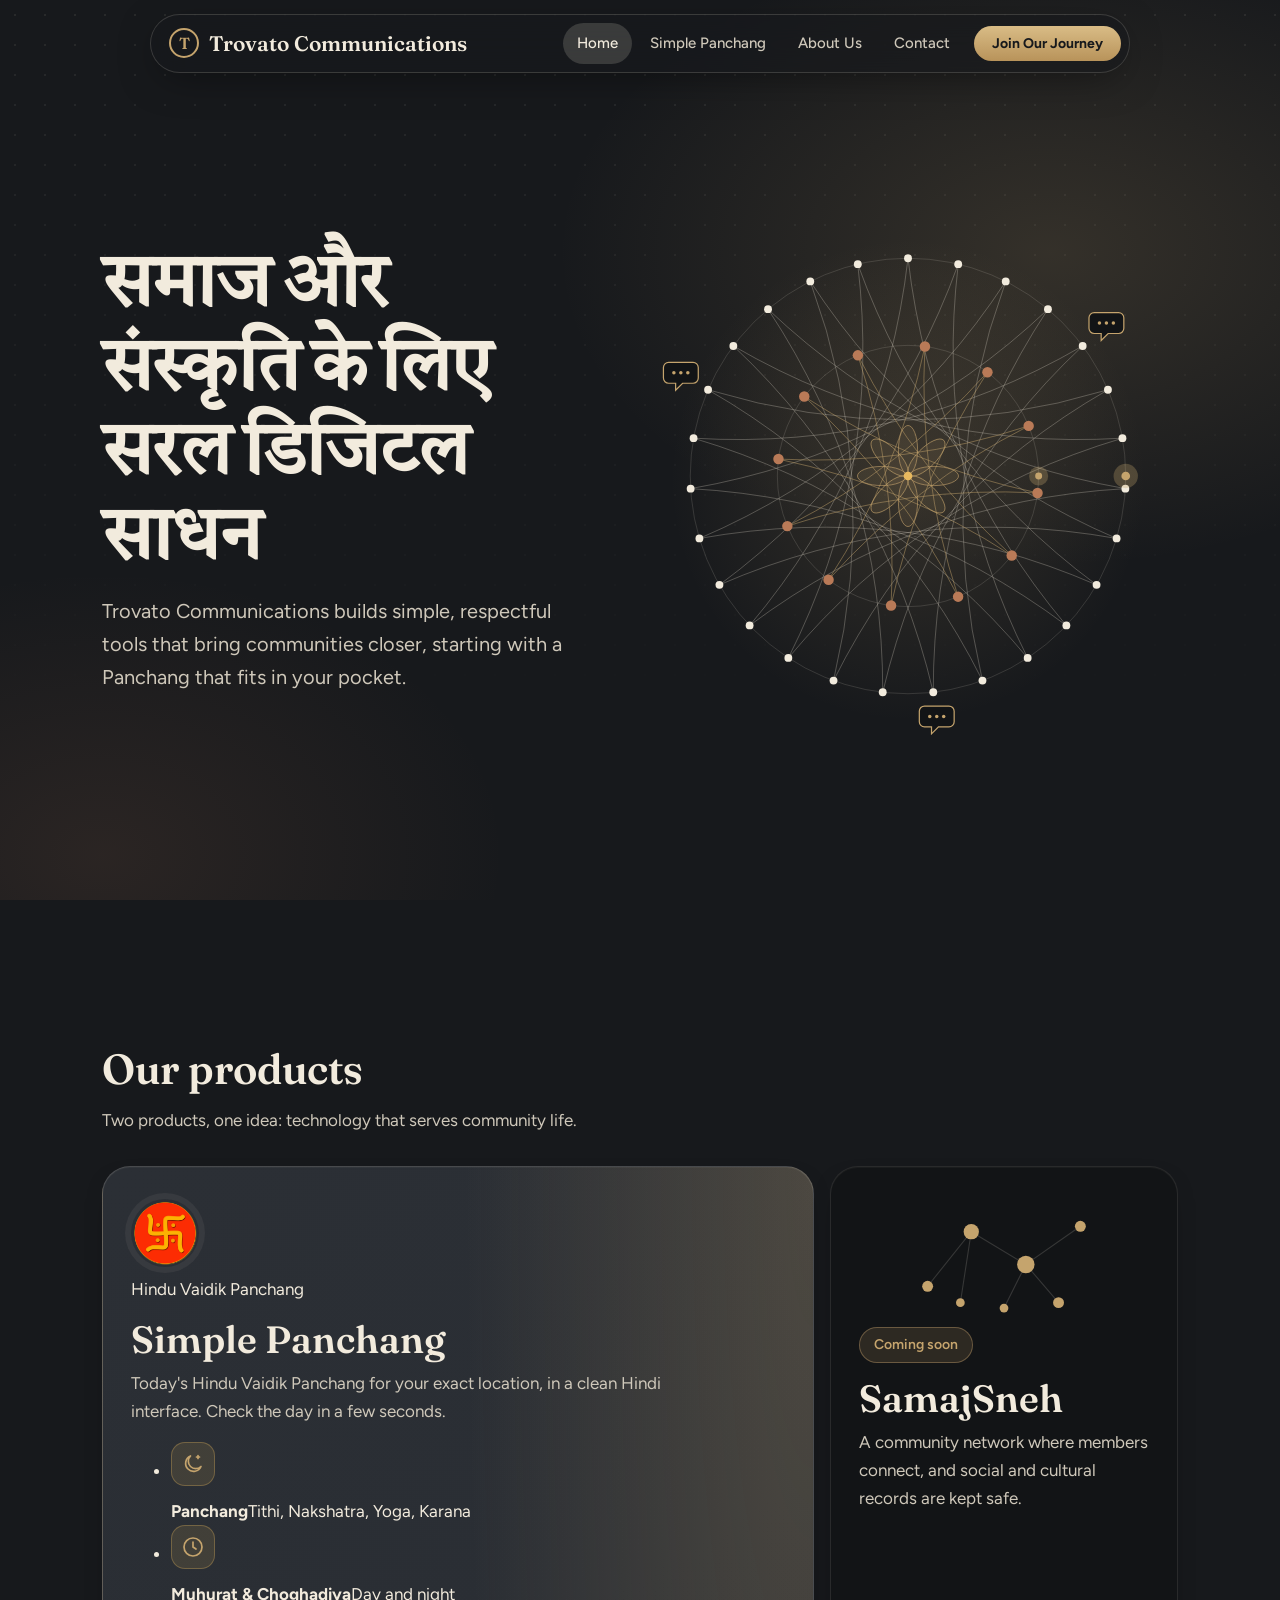
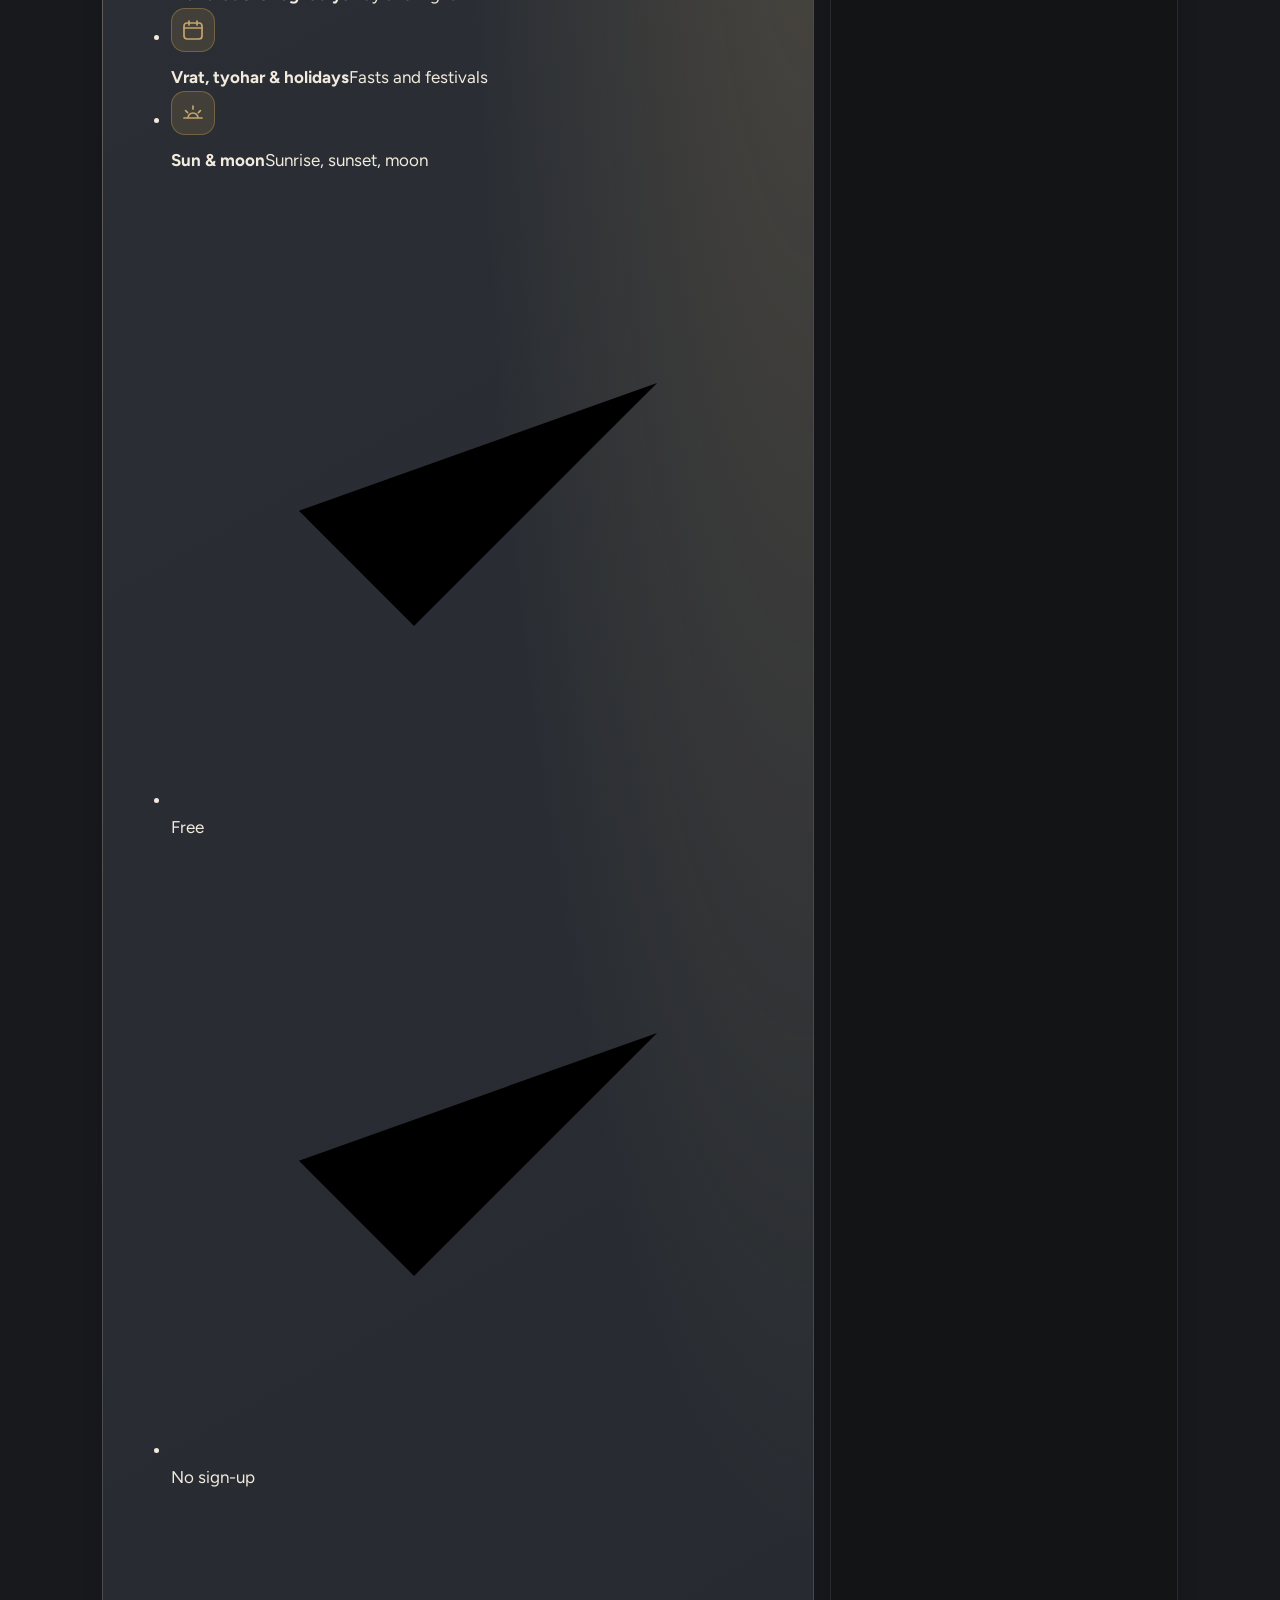
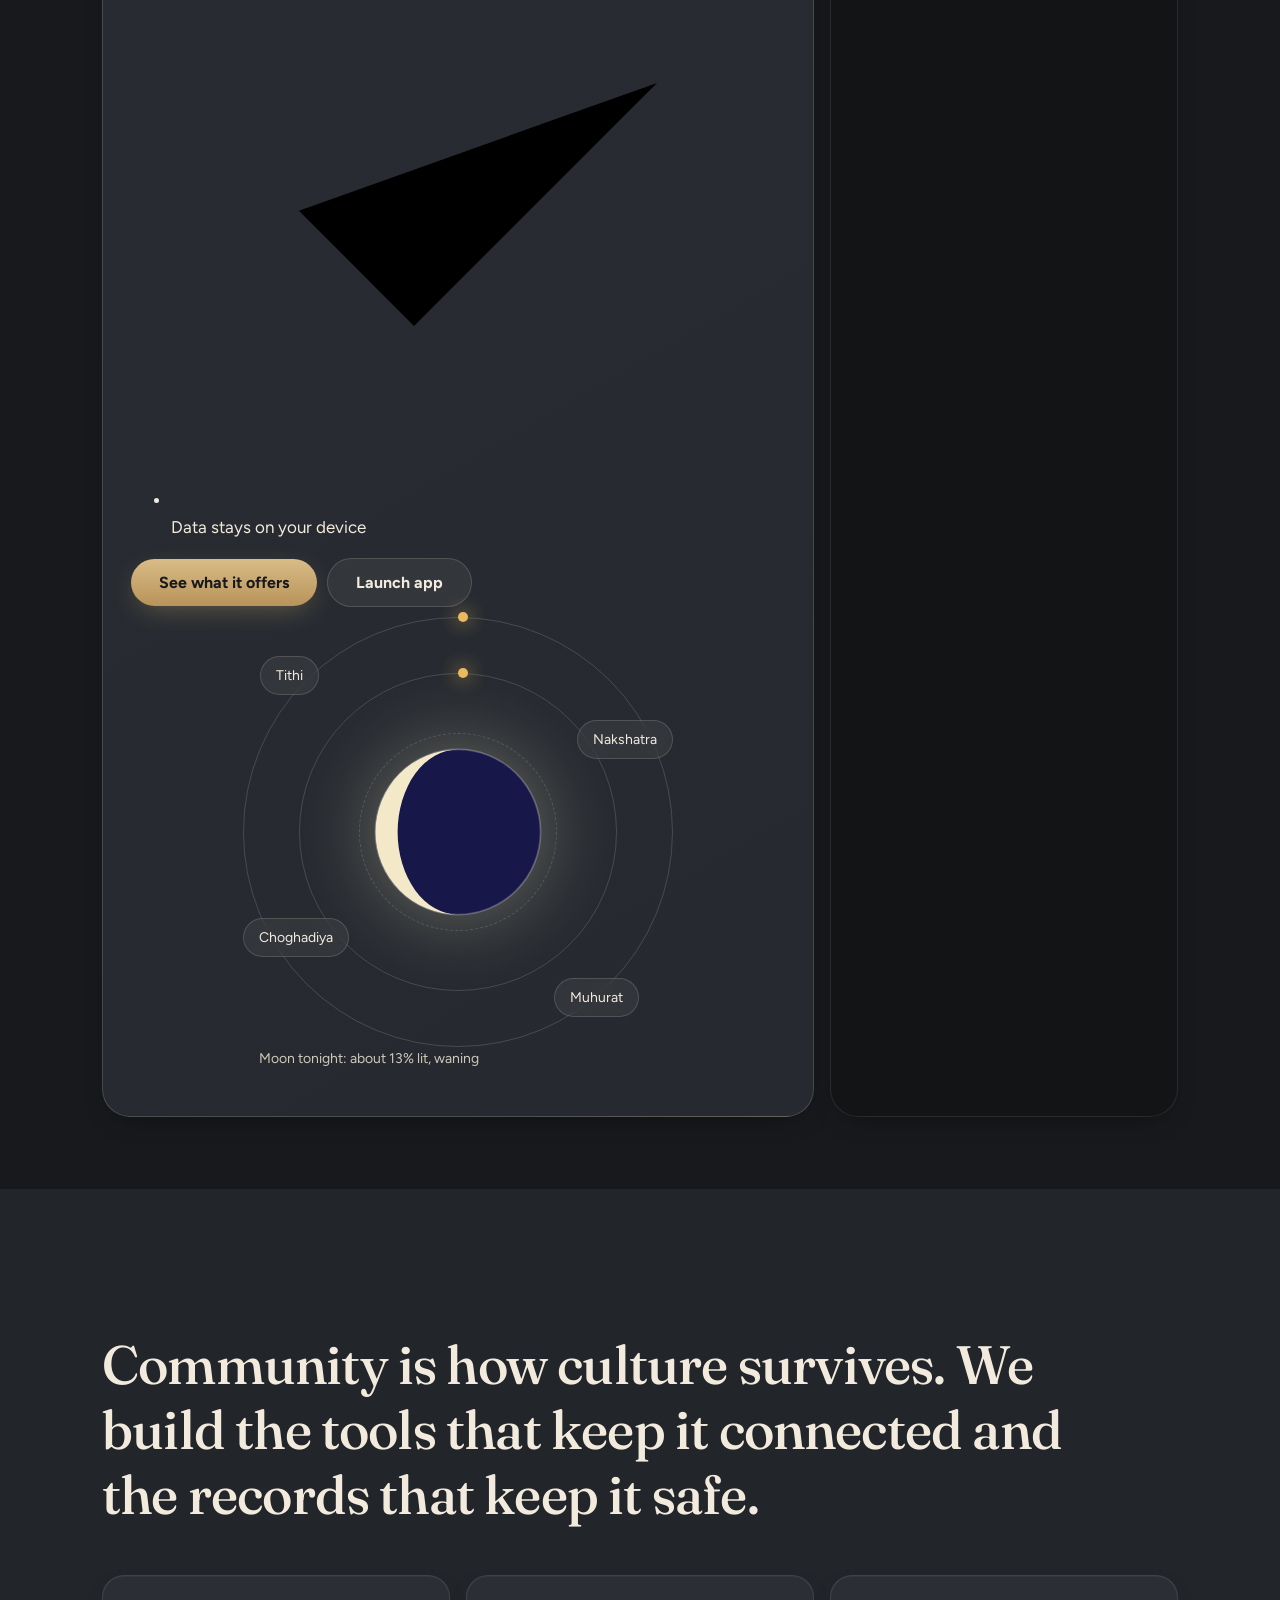
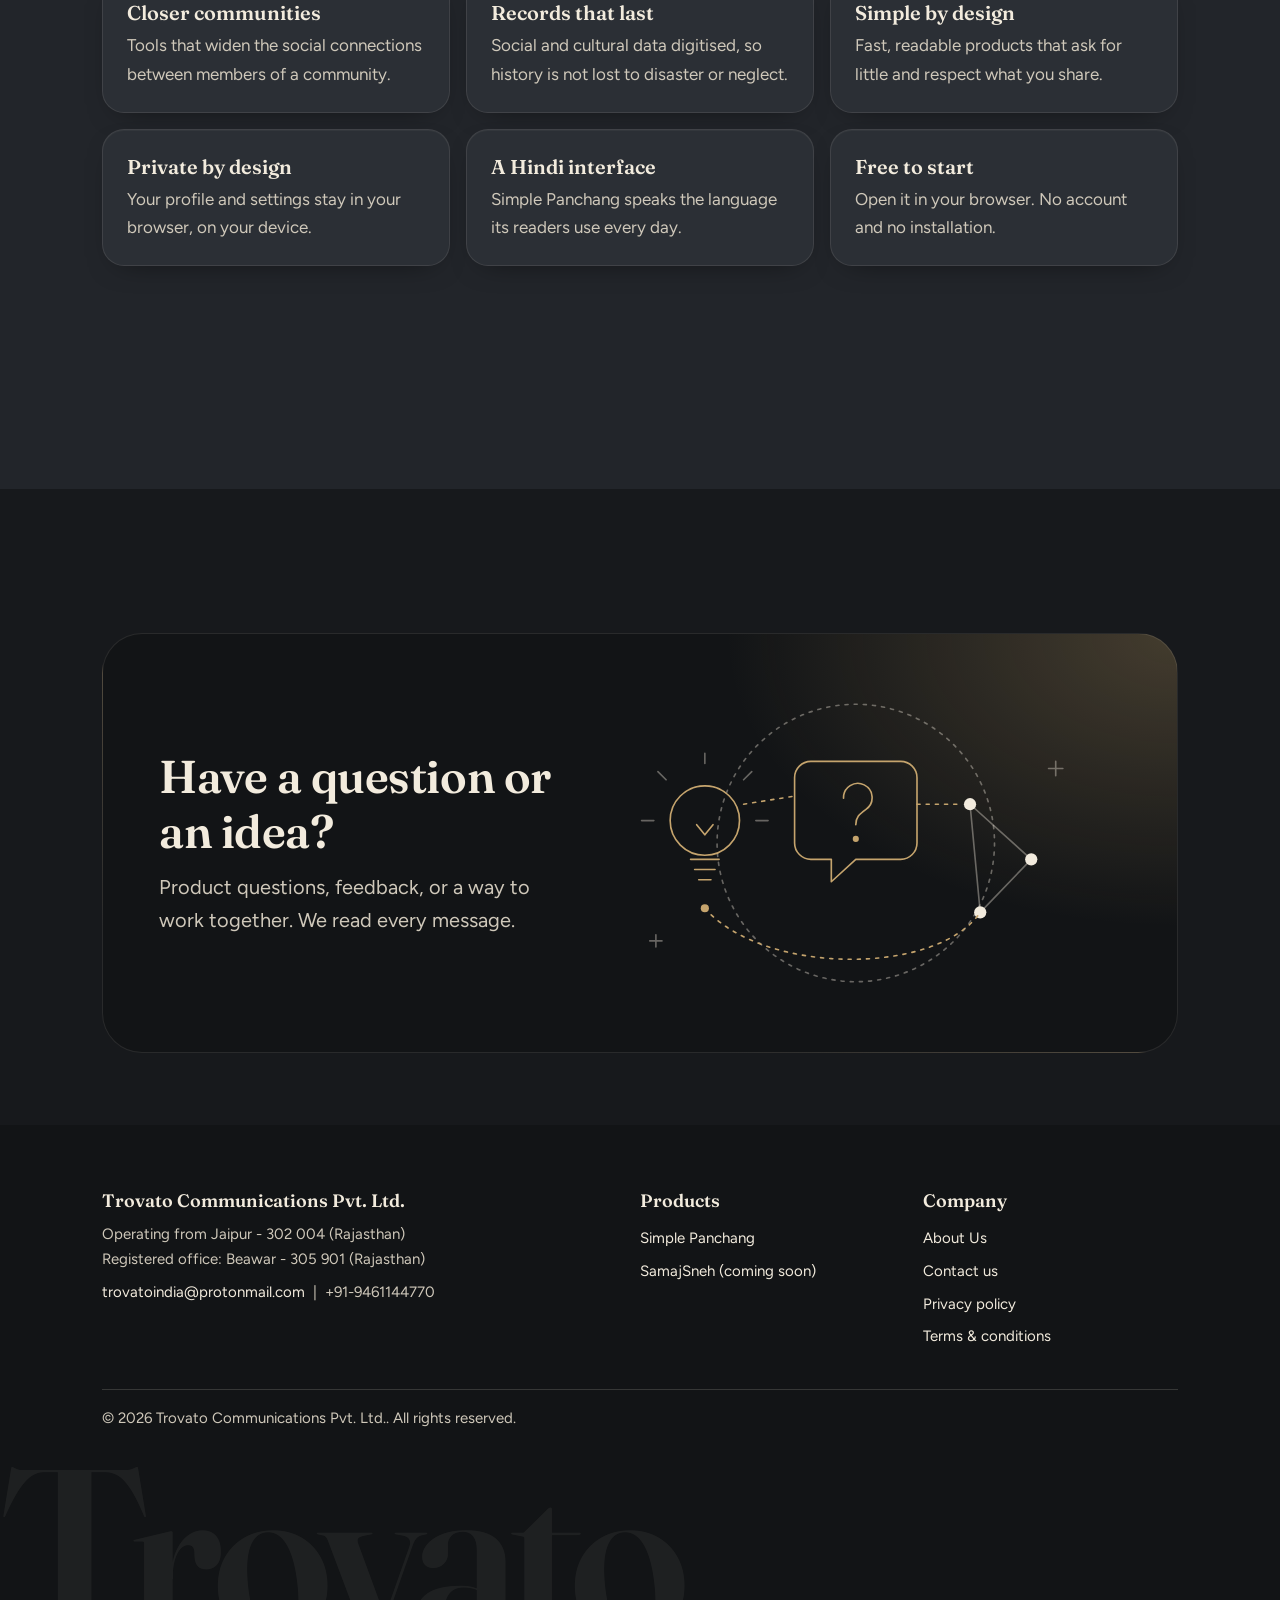
==== commit bca9fc78: "v4.4.0" ====
--- a/index.html
+++ b/index.html
@@ -1,9 +1,9 @@
-<!DOCTYPE html><html lang="en" class="snap"><head><meta charset="utf-8"><meta name="viewport" content="width=device-width, initial-scale=1"><title>Trovato Communications Private Limited</title><meta name="description" content="Trovato Communications builds Simple Panchang and SamajSneh: simple digital tools for community and cultural life in India."><link rel="icon" href="data:image/svg+xml,%3Csvg xmlns='http://www.w3.org/2000/svg' viewBox='0 0 32 32'%3E%3Ccircle cx='16' cy='16' r='16' fill='%2317191C'/%3E%3Ctext x='16' y='23' font-size='19' text-anchor='middle' fill='%23C5A46D' font-family='Georgia'%3ET%3C/text%3E%3C/svg%3E"><link rel="preconnect" href="https://fonts.googleapis.com"><link href="https://fonts.googleapis.com/css2?family=Fraunces:opsz,wght@9..144,500;9..144,600&amp;family=Figtree:wght@400;500;600;700&amp;family=Tiro+Devanagari+Hindi&amp;family=Hind:wght@400;500;600&amp;display=swap" rel="stylesheet"><link rel="stylesheet" href="site.css"></head><body>
-<header class="nav"><a class="brand" href="index.html"><i>T</i>Trovato</a><button class="menu" aria-expanded="false" aria-controls="nav" onclick="var n=document.getElementById('nav');var o=n.classList.toggle('open');this.setAttribute('aria-expanded',o)">Menu</button><nav id="nav" aria-label="Main"><a href="index.html" aria-current="page">Home</a><a href="simple-panchang.html">Simple Panchang</a><a href="about.html">About Us</a><a href="contact.html">Contact</a><a class="btn sm" href="join.html">Join Our Journey</a></nav></header>
+<!DOCTYPE html><html lang="en" class="snap"><head><meta charset="utf-8"><meta name="viewport" content="width=device-width, initial-scale=1"><title>Trovato Communications Pvt. Ltd.</title><meta name="description" content="Trovato Communications builds Simple Panchang and SamajSneh: simple digital tools for community and cultural life in India."><link rel="icon" href="data:image/svg+xml,%3Csvg xmlns='http://www.w3.org/2000/svg' viewBox='0 0 32 32'%3E%3Ccircle cx='16' cy='16' r='16' fill='%2317191C'/%3E%3Ctext x='16' y='23' font-size='19' text-anchor='middle' fill='%23C5A46D' font-family='Georgia'%3ET%3C/text%3E%3C/svg%3E"><link rel="preconnect" href="https://fonts.googleapis.com"><link href="https://fonts.googleapis.com/css2?family=Fraunces:opsz,wght@9..144,500;9..144,600&amp;family=Figtree:wght@400;500;600;700&amp;family=Tiro+Devanagari+Hindi&amp;family=Hind:wght@400;500;600&amp;display=swap" rel="stylesheet"><link rel="stylesheet" href="site.css"></head><body>
+<header class="nav"><a class="brand" href="index.html"><i>T</i>Trovato Communications</a><button class="menu" aria-expanded="false" aria-controls="nav" onclick="var n=document.getElementById('nav');var o=n.classList.toggle('open');this.setAttribute('aria-expanded',o)">Menu</button><nav id="nav" aria-label="Main"><a href="index.html" aria-current="page">Home</a><a href="simple-panchang.html">Simple Panchang</a><a href="about.html">About Us</a><a href="contact.html">Contact</a><a class="btn sm" href="join.html">Join Our Journey</a></nav></header>
 <main><div class="hero"><div class="wrap"><div><h1>समाज और संस्कृति के लिए सरल डिजिटल साधन</h1><p class="lead">Trovato Communications builds simple, respectful tools that bring communities closer, starting with a Panchang that fits in your pocket.</p></div><div class="weave" aria-hidden="true"><svg id="weave" viewBox="-310 -310 620 620"></svg></div></div></div><section id="products"><div class="wrap"><h2>Our products</h2><p class="sub">Two products, one idea: technology that serves community life.</p><div class="bento">
-<article class="tile t-main"><img class="tico" src="apps/simple-panchang/favicon.png" alt=""><h3>Simple Panchang</h3><p>Today's Hindu Vaidik Panchang for your exact location, in a clean Hindi interface. Check the day in a few seconds.</p><div class="chips"><span>Tithi</span><span>Nakshatra</span><span>Yoga</span><span>Karana</span><span>Rashi</span><span>Choghadiya</span><span>Muhurat</span><span>Vrat and tyohar</span></div><p><a class="btn cosmic" href="simple-panchang.html">See What it offers</a><a class="btn ghost" href="simple-panchang.html">Learn more</a></p></article>
+<article class="tile t-main pc"><div class="pc-body"><div class="pc-text"><div class="pc-head"><img class="tico" src="apps/simple-panchang/favicon.png" alt=""><div><span class="pc-eyebrow">Hindu Vaidik Panchang</span><h3>Simple Panchang</h3></div></div><p class="pc-lead">Today's Hindu Vaidik Panchang for your exact location, in a clean Hindi interface. Check the day in a few seconds.</p><ul class="pc-feats"><li><span class="ic"><svg viewBox="0 0 24 24" aria-hidden="true"><path d="M20 14.5A8 8 0 1 1 9.5 4a6.5 6.5 0 0 0 10.5 10.5z"/><path d="M17 3.5v3M15.5 5h3"/></svg></span><div><b>Panchang</b><span class="d">Tithi, Nakshatra, Yoga, Karana</span></div></li><li><span class="ic"><svg viewBox="0 0 24 24" aria-hidden="true"><circle cx="12" cy="12" r="9"/><path d="M12 7v5l3 2"/></svg></span><div><b>Muhurat &amp; Choghadiya</b><span class="d">Day and night</span></div></li><li><span class="ic"><svg viewBox="0 0 24 24" aria-hidden="true"><rect x="3" y="5" width="18" height="16" rx="3"/><path d="M8 3v4M16 3v4M3 10h18"/></svg></span><div><b>Vrat, tyohar &amp; holidays</b><span class="d">Fasts and festivals</span></div></li><li><span class="ic"><svg viewBox="0 0 24 24" aria-hidden="true"><path d="M7 17a5 5 0 0 1 10 0M3 17h18M12 5v3M4.6 9.6l2 2M19.4 9.6l-2 2"/></svg></span><div><b>Sun &amp; moon</b><span class="d">Sunrise, sunset, moon</span></div></li></ul><ul class="pc-meta"><li><svg viewBox="0 0 24 24" aria-hidden="true"><path d="M5 12.5l4.5 4.5L19 7.5"/></svg>Free</li><li><svg viewBox="0 0 24 24" aria-hidden="true"><path d="M5 12.5l4.5 4.5L19 7.5"/></svg>No sign-up</li><li><svg viewBox="0 0 24 24" aria-hidden="true"><path d="M5 12.5l4.5 4.5L19 7.5"/></svg>Data stays on your device</li></ul><div class="pc-cta"><a class="btn" href="simple-panchang.html">See what it offers</a><a class="btn ghost" href="simple-panchang-launch.html">Launch app</a></div></div><div class="pc-visual" aria-hidden="true"><div class="orbit"><div class="ring"></div><div class="ring r2"></div><div class="ring r3"></div><div class="spin"><i></i></div><div class="spin s2"><i></i></div><svg class="moon" viewBox="0 0 100 100"><circle cx="50" cy="50" r="48" fill="#17174A" stroke="rgba(255,255,255,.25)"/><path id="lit" fill="#F3E9C8"/></svg><span class="tag tg1">Tithi</span><span class="tag tg2">Nakshatra</span><span class="tag tg3">Choghadiya</span><span class="tag tg4">Muhurat</span></div><p class="mooncap" id="moonTxt"></p></div></div></article>
 <article class="tile t-soon" id="samajsneh"><svg viewBox="0 0 200 110" aria-hidden="true"><path d="M30 80L70 30L120 60L170 25M70 30L60 95M120 60L150 95M120 60L100 100" stroke="rgba(255,255,255,.3)" fill="none"/><g fill="#E8B95F"><circle cx="30" cy="80" r="5"/><circle cx="70" cy="30" r="7"/><circle cx="120" cy="60" r="8"/><circle cx="170" cy="25" r="5"/><circle cx="60" cy="95" r="4"/><circle cx="150" cy="95" r="5"/><circle cx="100" cy="100" r="4"/></g></svg><p><span class="badge">Coming soon</span></p><h3>SamajSneh</h3><p>A community network where members connect, and social and cultural records are kept safe.</p></article>
 </div></div></section>
-<section class="band"><div class="wrap"><p class="statement">Community is how culture survives. We build the tools that keep it connected, and the records that keep it safe.</p><div class="cols"><div><h3>Closer communities</h3><p>Tools that widen the social connections between members of a community.</p></div><div><h3>Records that last</h3><p>Social and cultural data digitised, so history is not lost to disaster or neglect.</p></div><div><h3>Simple by design</h3><p>Fast, readable products that ask for little and respect what you share.</p></div></div><div class="cols"><div><h3>Private by design</h3><p>Your profile and settings stay in your browser, on your device.</p></div><div><h3>A Hindi interface</h3><p>Simple Panchang speaks the language its readers use every day.</p></div><div><h3>Free to start</h3><p>Open it in your browser. No account and no installation.</p></div></div></div></section>
+<section class="band"><div class="wrap"><p class="statement">Community is how culture survives. We build the tools that keep it connected and the records that keep it safe.</p><div class="cols"><div><h3>Closer communities</h3><p>Tools that widen the social connections between members of a community.</p></div><div><h3>Records that last</h3><p>Social and cultural data digitised, so history is not lost to disaster or neglect.</p></div><div><h3>Simple by design</h3><p>Fast, readable products that ask for little and respect what you share.</p></div></div><div class="cols"><div><h3>Private by design</h3><p>Your profile and settings stay in your browser, on your device.</p></div><div><h3>A Hindi interface</h3><p>Simple Panchang speaks the language its readers use every day.</p></div><div><h3>Free to start</h3><p>Open it in your browser. No account and no installation.</p></div></div></div></section>
 <section class="ask" aria-labelledby="h-ask"><div class="wrap"><a class="cta qa" href="contact.html" title="Contact us"><div class="qt"><h2 id="h-ask">Have a question or an idea?</h2><p>Product questions, feedback, or a way to work together. We read every message.</p></div><div class="qa-art"><svg class="art" viewBox="0 0 480 300" aria-hidden="true" focusable="false"><circle class="w d" cx="240" cy="150" r="136"/><circle cx="92" cy="128" r="34"/><path d="M78 166h28M82 176h20M86 186h12M84 132l8 10 8-10"/><path class="w" d="M92 72V62M54 88l-8-8M130 88l8-8M42 128H30M142 128h12"/><path d="M196 70h88a16 16 0 0 1 16 16v64a16 16 0 0 1-16 16h-44l-24 22v-22h-20a16 16 0 0 1-16-16V86a16 16 0 0 1 16-16z"/><path d="M228 106a14 14 0 1 1 22 11c-7 5-10 8-10 15"/><circle class="f" cx="240" cy="146" r="3"/><path class="d" d="M130 112L180 104M300 112L340 112"/><path class="w" d="M352 112L412 166L362 218Z"/><g class="fw"><circle cx="352" cy="112" r="6"/><circle cx="412" cy="166" r="6"/><circle cx="362" cy="218" r="6"/></g><path class="d" d="M92 214C150 280 320 280 362 218"/><circle class="f" cx="92" cy="214" r="4"/><path class="w" d="M436 70v14M429 77h14M44 240v12M38 246h12"/></svg></div></a></div></section></main>
-<footer class="site"><div class="wrap"><div class="fgrid"><div><h4>Trovato Communications Private Limited</h4><p>Operating from Jaipur - 302 004 (Rajasthan)<br>Registered office: Beawar - 305 901 (Rajasthan)</p><p><a href="mailto:trovatoindia@protonmail.com" style="display:inline">trovatoindia@protonmail.com</a> &nbsp;|&nbsp; +91-9461144770</p></div><div><h4>Products</h4><a href="simple-panchang.html">Simple Panchang</a><a href="index.html#samajsneh">SamajSneh (coming soon)</a></div><div><h4>Company</h4><a href="about.html">About Us</a><a href="contact.html">Contact us</a><a href="privacy.html">Privacy policy</a><a href="terms.html">Terms &amp; conditions</a></div></div><div class="copy">&copy; 2026 Trovato Communications Private Limited. All rights reserved.</div></div><div class="big" aria-hidden="true">Trovato</div></footer><script src="site.js"></script></body></html>+<footer class="site"><div class="wrap"><div class="fgrid"><div><h4>Trovato Communications Pvt. Ltd.</h4><p>Operating from Jaipur - 302 004 (Rajasthan)<br>Registered office: Beawar - 305 901 (Rajasthan)</p><p><a href="mailto:trovatoindia@protonmail.com" style="display:inline">trovatoindia@protonmail.com</a> &nbsp;|&nbsp; +91-9461144770</p></div><div><h4>Products</h4><a href="simple-panchang.html">Simple Panchang</a><a href="index.html#samajsneh">SamajSneh (coming soon)</a></div><div><h4>Company</h4><a href="about.html">About Us</a><a href="contact.html">Contact us</a><a href="privacy.html">Privacy policy</a><a href="terms.html">Terms &amp; conditions</a></div></div><div class="copy">&copy; 2026 Trovato Communications Pvt. Ltd.. All rights reserved.</div></div><div class="big" aria-hidden="true">Trovato</div></footer><script src="site.js"></script></body></html>
